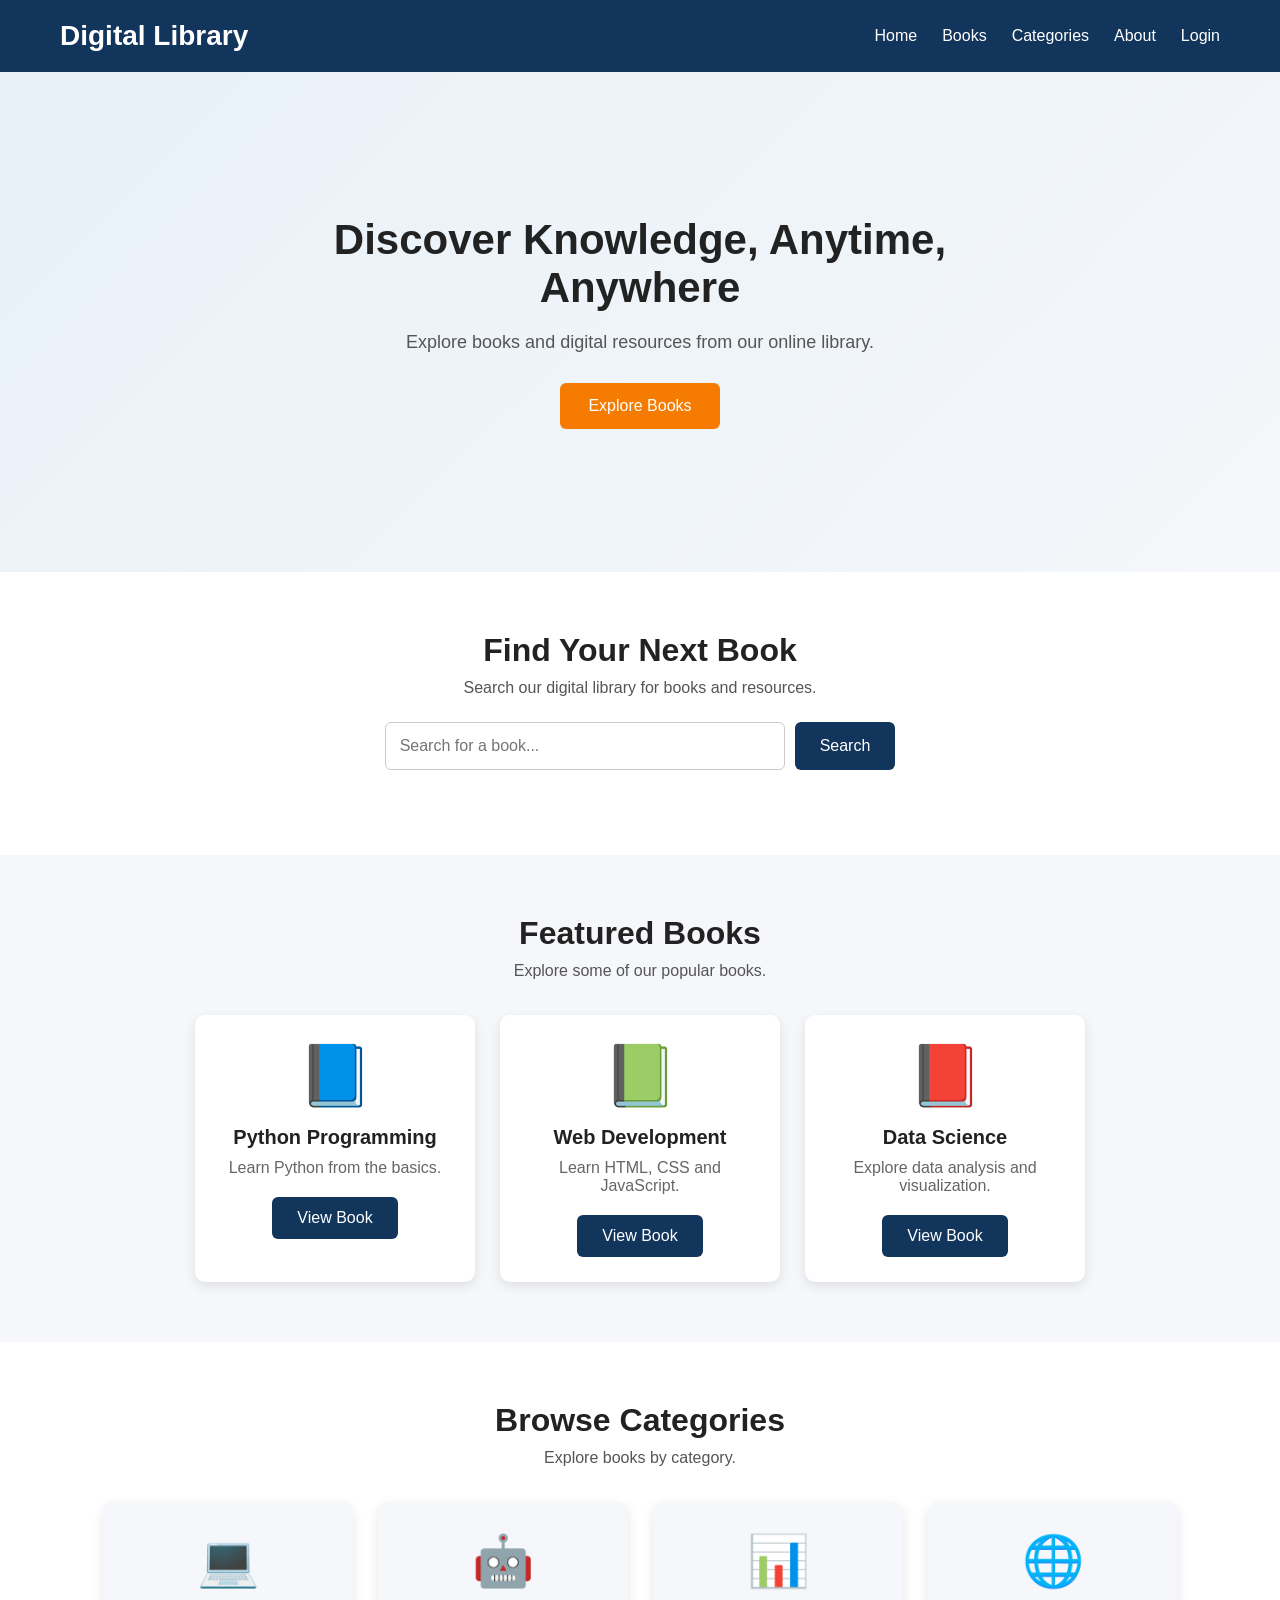
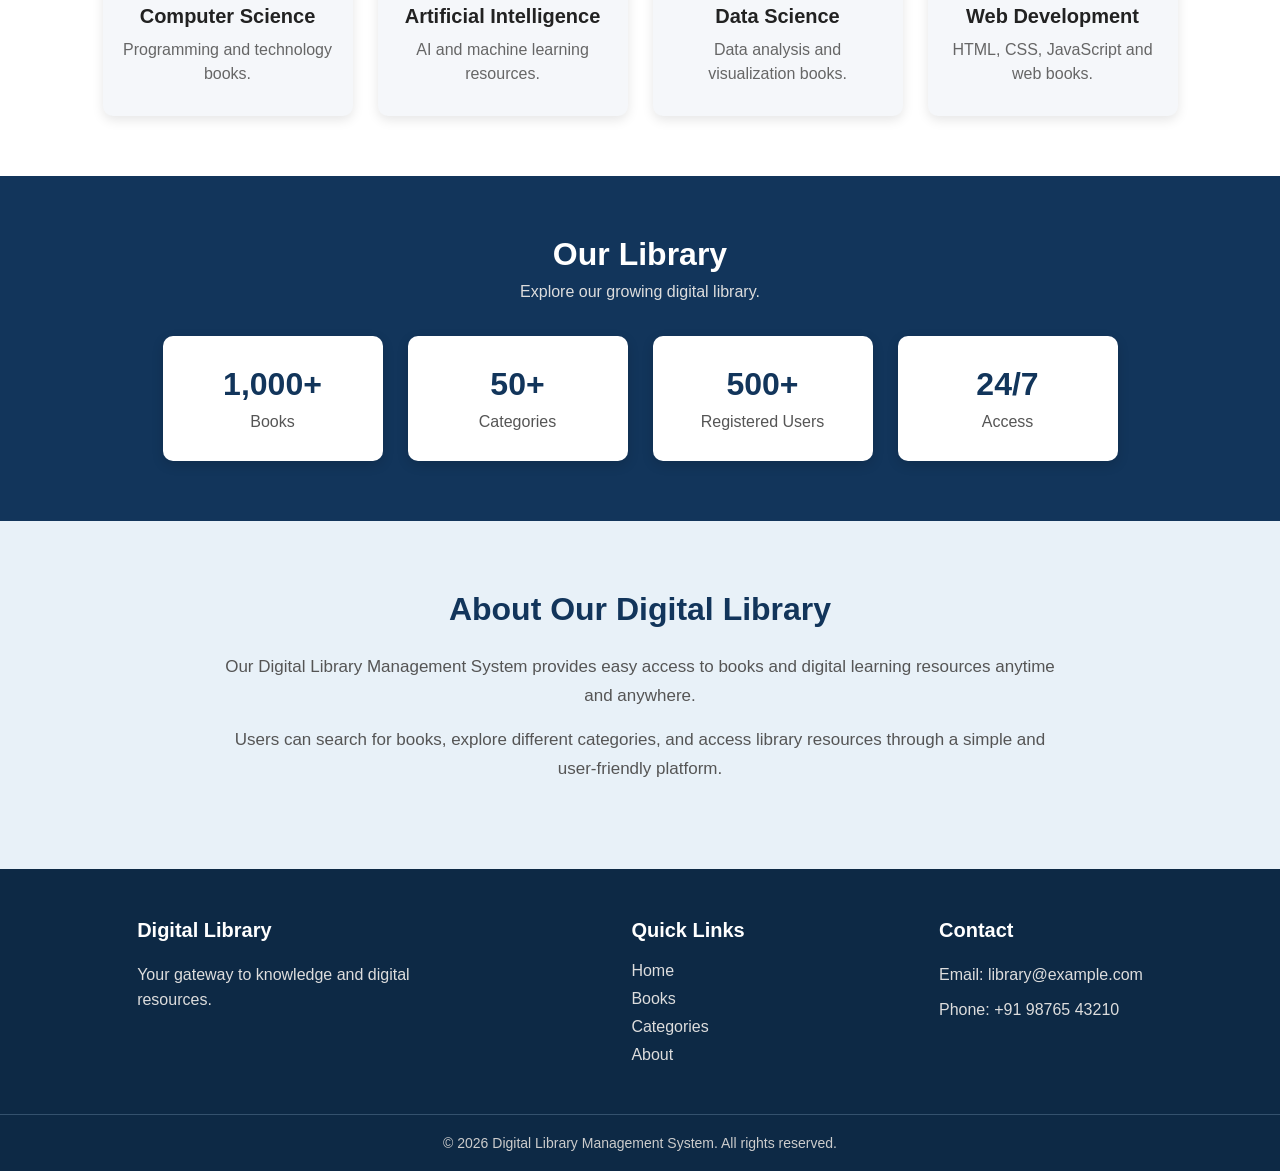
==== frontend/index.html @ 2e5b3ad3 "Initial Digital Library project" ====
<!DOCTYPE html>
<html lang="en">

<head>
    <meta charset="UTF-8">
    <meta name="viewport" content="width=device-width, initial-scale=1.0">

    <title>Digital Library Management System</title>

    <link rel="stylesheet" href="style.css">
</head>

<body>

    <!-- Header -->
    <header>

        <h1>Digital Library</h1>

        <nav>
            <a href="#home">Home</a>
            <a href="books.html">Books</a>
            <a href="#categories">Categories</a>
            <a href="#about">About</a>
            <a href="login.html">Login</a>
        </nav>

    </header>


    <main>

        <!-- Hero Section -->
        <section class="hero" id="home">

            <h2>Discover Knowledge, Anytime, Anywhere</h2>

            <p>
                Explore books and digital resources from our online library.
            </p>

            <button onclick="exploreBooks()">
                Explore Books
            </button>

        </section>


        <!-- Search Section -->
        <section class="search-section">

            <h2>Find Your Next Book</h2>

            <p>
                Search our digital library for books and resources.
            </p>

            <div class="search-box">

                <input
                    type="text"
                    id="searchInput"
                    placeholder="Search for a book..."
                >

                <button onclick="searchBooks()">
                    Search
                </button>

            </div>

            <p id="searchResult"></p>

        </section>


        <!-- Featured Books Section -->
        <section class="featured-books" id="books">

            <h2>Featured Books</h2>

            <p>
                Explore some of our popular books.
            </p>

            <div class="book-container">


                <!-- Book 1 -->
                <div class="book-card">

                    <div class="book-cover">
                        📘
                    </div>

                    <h3>Python Programming</h3>

                    <p>
                        Learn Python from the basics.
                    </p>

                    <a href="book-details.html?book=python" class="view-book">
                        View Book
                    </a>

                </div>


                <!-- Book 2 -->
                <div class="book-card">

                    <div class="book-cover">
                        📗
                    </div>

                    <h3>Web Development</h3>

                    <p>
                        Learn HTML, CSS and JavaScript.
                    </p>

                    <a href="book-details.html?book=web" class="view-book">
                        View Book
                    </a>

                </div>


                <!-- Book 3 -->
                <div class="book-card">

                    <div class="book-cover">
                        📕
                    </div>

                    <h3>Data Science</h3>

                    <p>
                        Explore data analysis and visualization.
                    </p>

                    <a href="book-details.html?book=data" class="view-book">
                        View Book
                    </a>

                </div>


            </div>

        </section>


        <!-- Categories Section -->
        <section class="categories" id="categories">

            <h2>Browse Categories</h2>

            <p>
                Explore books by category.
            </p>

            <div class="category-container">


                <!-- Category 1 -->
                <div class="category-card">

                    <div class="category-icon">
                        💻
                    </div>

                    <h3>Computer Science</h3>

                    <p>
                        Programming and technology books.
                    </p>

                </div>


                <!-- Category 2 -->
                <div class="category-card">

                    <div class="category-icon">
                        🤖
                    </div>

                    <h3>Artificial Intelligence</h3>

                    <p>
                        AI and machine learning resources.
                    </p>

                </div>


                <!-- Category 3 -->
                <div class="category-card">

                    <div class="category-icon">
                        📊
                    </div>

                    <h3>Data Science</h3>

                    <p>
                        Data analysis and visualization books.
                    </p>

                </div>


                <!-- Category 4 -->
                <div class="category-card">

                    <div class="category-icon">
                        🌐
                    </div>

                    <h3>Web Development</h3>

                    <p>
                        HTML, CSS, JavaScript and web books.
                    </p>

                </div>


            </div>

        </section>


        <!-- Library Statistics Section -->
        <section class="library-stats">

            <h2>Our Library</h2>

            <p>
                Explore our growing digital library.
            </p>

            <div class="stats-container">

                <div class="stat-card">

                    <h3>1,000+</h3>

                    <p>
                        Books
                    </p>

                </div>


                <div class="stat-card">

                    <h3>50+</h3>

                    <p>
                        Categories
                    </p>

                </div>


                <div class="stat-card">

                    <h3>500+</h3>

                    <p>
                        Registered Users
                    </p>

                </div>


                <div class="stat-card">

                    <h3>24/7</h3>

                    <p>
                        Access
                    </p>

                </div>

            </div>

        </section>


        <!-- About Section -->
        <section class="about-section" id="about">

            <h2>About Our Digital Library</h2>

            <p>
                Our Digital Library Management System provides
                easy access to books and digital learning resources
                anytime and anywhere.
            </p>

            <p>
                Users can search for books, explore different
                categories, and access library resources through
                a simple and user-friendly platform.
            </p>

        </section>

    </main>


    <!-- Footer -->
    <footer>

        <div class="footer-content">


            <!-- Footer Section 1 -->
            <div class="footer-section">

                <h3>Digital Library</h3>

                <p>
                    Your gateway to knowledge and digital resources.
                </p>

            </div>


            <!-- Footer Section 2 -->
            <div class="footer-section">

                <h3>Quick Links</h3>

                <a href="#home">Home</a>

                <a href="books.html">Books</a>

                <a href="#categories">Categories</a>

                <a href="#about">About</a>

            </div>


            <!-- Footer Section 3 -->
            <div class="footer-section">

                <h3>Contact</h3>

                <p>
                    Email: library@example.com
                </p>

                <p>
                    Phone: +91 98765 43210
                </p>

            </div>


        </div>


        <!-- Footer Bottom -->
        <div class="footer-bottom">

            <p>
                © 2026 Digital Library Management System.
                All rights reserved.
            </p>

        </div>

    </footer>


    <!-- JavaScript -->
    <script src="script.js"></script>

</body>

</html>
---- frontend/style.css ----
/* Reset */
* {
    margin: 0;
    padding: 0;
    box-sizing: border-box;
}


/* Body */
body {
    font-family: Arial, sans-serif;
    background-color: #f5f7fa;
    color: #222;
}


/* =========================
   Header
   ========================= */

header {
    background-color: #12355b;
    color: white;
    padding: 20px 60px;

    display: flex;
    justify-content: space-between;
    align-items: center;
}

header h1 {
    font-size: 28px;
}


/* Navigation */

nav {
    display: flex;
    gap: 25px;
}

nav a {
    color: white;
    text-decoration: none;
    font-size: 16px;
}

nav a:hover {
    text-decoration: underline;
}


/* =========================
   Hero Section
   ========================= */

.hero {
    min-height: 500px;

    display: flex;
    flex-direction: column;
    justify-content: center;
    align-items: center;

    text-align: center;
    padding: 40px;

    background: linear-gradient(135deg, #e8f1f8, #f5f7fa);
}

.hero h2 {
    font-size: 42px;
    max-width: 800px;
    margin-bottom: 20px;
}

.hero p {
    font-size: 18px;
    color: #555;
    margin-bottom: 30px;
}


/* Hero Button */

.hero button {
    background-color: #f57c00;
    color: white;

    border: none;
    padding: 14px 28px;

    font-size: 16px;
    border-radius: 6px;

    cursor: pointer;
}

.hero button:hover {
    background-color: #d86600;
}


/* =========================
   Search Section
   ========================= */

.search-section {
    text-align: center;
    padding: 60px 20px;
    background-color: white;
}

.search-section h2 {
    font-size: 32px;
    margin-bottom: 10px;
}

.search-section p {
    color: #555;
    margin-bottom: 25px;
}


/* Search Box */

.search-box {
    display: flex;
    justify-content: center;
    gap: 10px;
}

.search-box input {
    width: 400px;
    padding: 14px;

    border: 1px solid #ccc;
    border-radius: 6px;

    font-size: 16px;
}

.search-box button {
    background-color: #12355b;
    color: white;

    border: none;
    padding: 14px 25px;

    border-radius: 6px;
    cursor: pointer;

    font-size: 16px;
}

.search-box button:hover {
    background-color: #0d2945;
}


/* Search Result */

#searchResult {
    margin-top: 20px;
    font-weight: bold;
}


/* =========================
   Featured Books
   ========================= */

.featured-books {
    text-align: center;
    padding: 60px 20px;
    background-color: #f5f7fa;
}

.featured-books h2 {
    font-size: 32px;
    margin-bottom: 10px;
}

.featured-books > p {
    color: #555;
    margin-bottom: 35px;
}


/* Book Container */

.book-container {
    display: flex;
    justify-content: center;
    gap: 25px;
    flex-wrap: wrap;
}


/* Book Card */

.book-card {
    background-color: white;
    width: 280px;

    padding: 25px;

    border-radius: 10px;

    box-shadow: 0 4px 12px rgba(0, 0, 0, 0.1);
}


/* Book Cover */

.book-cover {
    font-size: 60px;
    margin-bottom: 15px;
}


/* Book Title */

.book-card h3 {
    font-size: 20px;
    margin-bottom: 10px;
}


/* Book Description */

.book-card p {
    color: #666;
    margin-bottom: 20px;
}


/* View Book Button */

.book-card button {
    background-color: #12355b;
    color: white;

    border: none;

    padding: 10px 20px;

    border-radius: 5px;

    cursor: pointer;
}

.book-card button:hover {
    background-color: #0d2945;
}
/* =========================
   Categories Section
   ========================= */

.categories {
    text-align: center;
    padding: 60px 20px;
    background-color: white;
}

.categories h2 {
    font-size: 32px;
    margin-bottom: 10px;
}

.categories > p {
    color: #555;
    margin-bottom: 35px;
}


/* Category Container */

.category-container {
    display: flex;
    justify-content: center;
    gap: 25px;
    flex-wrap: wrap;
}


/* Category Card */

.category-card {
    background-color: #f5f7fa;
    width: 250px;
    padding: 30px 20px;

    border-radius: 10px;

    box-shadow: 0 4px 12px rgba(0, 0, 0, 0.1);

    cursor: pointer;

    transition: transform 0.3s ease;
}


/* Category Icon */

.category-icon {
    font-size: 50px;
    margin-bottom: 15px;
}


/* Category Title */

.category-card h3 {
    font-size: 20px;
    margin-bottom: 10px;
}


/* Category Description */

.category-card p {
    color: #666;
    line-height: 1.5;
}


/* Hover Effect */

.category-card:hover {
    transform: translateY(-8px);
}
/* =========================
   Library Statistics
   ========================= */

.library-stats {
    text-align: center;
    padding: 60px 20px;
    background-color: #12355b;
    color: white;
}

.library-stats h2 {
    font-size: 32px;
    margin-bottom: 10px;
}

.library-stats > p {
    color: #ddd;
    margin-bottom: 35px;
}


/* Statistics Container */

.stats-container {
    display: flex;
    justify-content: center;
    gap: 25px;
    flex-wrap: wrap;
}


/* Statistics Card */

.stat-card {
    background-color: white;
    color: #12355b;

    width: 220px;
    padding: 30px 20px;

    border-radius: 10px;

    box-shadow: 0 4px 12px rgba(0, 0, 0, 0.15);
}


/* Number */

.stat-card h3 {
    font-size: 32px;
    margin-bottom: 10px;
}


/* Label */

.stat-card p {
    color: #555;
    font-size: 16px;
}
/* =========================
   Footer
   ========================= */

footer {
    background-color: #0d2945;
    color: white;
}


/* Footer Content */

.footer-content {
    display: flex;
    justify-content: space-around;
    gap: 40px;

    padding: 50px 60px;
}


/* Footer Sections */

.footer-section {
    display: flex;
    flex-direction: column;
    gap: 10px;

    max-width: 300px;
}

.footer-section h3 {
    font-size: 20px;
    margin-bottom: 10px;
}

.footer-section p {
    color: #ddd;
    line-height: 1.6;
}

.footer-section a {
    color: #ddd;
    text-decoration: none;
}

.footer-section a:hover {
    color: white;
    text-decoration: underline;
}


/* Footer Bottom */

.footer-bottom {
    text-align: center;

    padding: 20px;

    border-top: 1px solid #34516d;
}

.footer-bottom p {
    color: #ccc;
    font-size: 14px;
}
/* =========================
   About Section
   ========================= */

.about-section {
    text-align: center;
    padding: 70px 20px;
    background-color: #e8f1f8;
}

.about-section h2 {
    font-size: 32px;
    color: #12355b;
    margin-bottom: 25px;
}

.about-section p {
    max-width: 850px;
    margin: 0 auto 15px;
    color: #555;
    font-size: 17px;
    line-height: 1.7;
}
/* =========================
   Login Page
   ========================= */

.login-page {
    min-height: 100vh;

    display: flex;
    justify-content: center;
    align-items: center;

    background: linear-gradient(135deg, #e8f1f8, #f5f7fa);

    padding: 20px;
}


/* Login Container */

.login-container {
    width: 400px;

    background-color: white;

    padding: 40px;

    border-radius: 12px;

    box-shadow: 0 5px 20px rgba(0, 0, 0, 0.15);

    text-align: center;
}


/* Website Name */

.login-container h1 {
    color: #12355b;
    font-size: 28px;
    margin-bottom: 25px;
}


/* Login Heading */

.login-container h2 {
    font-size: 26px;
    margin-bottom: 10px;
}


/* Description */

.login-container > p {
    color: #666;
    margin-bottom: 25px;
}


/* Login Form */

#loginForm {
    text-align: left;
}


/* Labels */

#loginForm label {
    display: block;

    margin-bottom: 7px;

    font-weight: bold;

    color: #333;
}


/* Inputs */

#loginForm input {
    width: 100%;

    padding: 13px;

    margin-bottom: 20px;

    border: 1px solid #ccc;

    border-radius: 6px;

    font-size: 16px;
}


/* Input Focus */

#loginForm input:focus {
    outline: none;

    border-color: #12355b;
}


/* Login Button */

#loginForm button {
    width: 100%;

    background-color: #12355b;

    color: white;

    border: none;

    padding: 13px;

    border-radius: 6px;

    font-size: 16px;

    cursor: pointer;
}

#loginForm button:hover {
    background-color: #0d2945;
}


/* Register Text */

.register-text {
    margin-top: 20px;
    color: #666;
}


/* Register Link */

.register-text a {
    color: #12355b;

    text-decoration: none;

    font-weight: bold;
}

.register-text a:hover {
    text-decoration: underline;
}


/* Back to Home */

.back-home {
    display: inline-block;

    margin-top: 20px;

    color: #f57c00;

    text-decoration: none;

    font-weight: bold;
}

.back-home:hover {
    text-decoration: underline;
}
/* Register Form */

#registerForm {
    text-align: left;
}

#registerForm label {
    display: block;
    margin-bottom: 7px;
    font-weight: bold;
    color: #333;
}

#registerForm input {
    width: 100%;
    padding: 13px;
    margin-bottom: 20px;
    border: 1px solid #ccc;
    border-radius: 6px;
    font-size: 16px;
}

#registerForm input:focus {
    outline: none;
    border-color: #12355b;
}

#registerForm button {
    width: 100%;
    background-color: #12355b;
    color: white;
    border: none;
    padding: 13px;
    border-radius: 6px;
    font-size: 16px;
    cursor: pointer;
}

#registerForm button:hover {
    background-color: #0d2945;
}
/* =========================
   Books Page
   ========================= */

.books-header {
    text-align: center;
    padding: 70px 20px 50px;

    background: linear-gradient(135deg, #e8f1f8, #f5f7fa);
}

.books-header h2 {
    font-size: 40px;
    color: #12355b;
    margin-bottom: 15px;
}

.books-header p {
    font-size: 18px;
    color: #555;
}


/* All Books Section */

.all-books {
    padding: 60px 30px;
    background-color: #f5f7fa;
}


/* Books Grid */

.books-container {
    display: grid;

    grid-template-columns: repeat(3, 1fr);

    gap: 30px;

    max-width: 1100px;

    margin: 0 auto;
}


/* Book Category */

.book-category {
    font-size: 14px;
    color: #12355b !important;

    margin-bottom: 20px;
}


/* Responsive Design */

@media (max-width: 900px) {

    .books-container {
        grid-template-columns: repeat(2, 1fr);
    }

}


@media (max-width: 600px) {

    .books-container {
        grid-template-columns: 1fr;
    }

}
/* Book Details Page */

.book-details {
    padding: 80px 30px;
    background-color: #f5f7fa;
    min-height: 500px;
}

.book-details-container {
    max-width: 1000px;
    margin: auto;
    display: flex;
    gap: 50px;
    align-items: center;
    background-color: white;
    padding: 50px;
    border-radius: 15px;
    box-shadow: 0 5px 20px rgba(0, 0, 0, 0.1);
}

.book-details-cover {
    width: 250px;
    height: 330px;
    display: flex;
    align-items: center;
    justify-content: center;
    background-color: #e8f1f8;
    border-radius: 10px;
    font-size: 100px;
    flex-shrink: 0;
}

.book-details-info {
    flex: 1;
}

.book-details-info h2 {
    font-size: 36px;
    color: #12355b;
    margin-bottom: 10px;
}

.book-details-info .book-category {
    color: #12355b;
    font-weight: bold;
    margin-bottom: 25px;
}

.book-details-info p {
    color: #555;
    line-height: 1.7;
    margin-bottom: 15px;
}

.book-info-box {
    background-color: #f5f7fa;
    padding: 15px 20px;
    border-radius: 8px;
    margin: 25px 0;
}

.book-info-box p {
    margin: 8px 0;
}

.book-details-info button {
    background-color: #12355b;
    color: white;
    border: none;
    padding: 12px 25px;
    border-radius: 6px;
    cursor: pointer;
    font-size: 16px;
    margin-right: 15px;
}

.book-details-info button:hover {
    background-color: #0d2945;
}

.back-books {
    color: #12355b;
    text-decoration: none;
    font-weight: bold;
}

.back-books:hover {
    text-decoration: underline;
}


/* Mobile */

@media (max-width: 700px) {

    .book-details-container {
        flex-direction: column;
        padding: 30px;
        text-align: center;
    }

    .book-details-cover {
        width: 200px;
        height: 270px;
    }

    .book-details-info h2 {
        font-size: 28px;
    }

}
.view-book {
    display: inline-block;
    background-color: #12355b;
    color: white;
    text-decoration: none;
    padding: 12px 25px;
    border-radius: 6px;
    font-size: 16px;
    cursor: pointer;
}

.view-book:hover {
    background-color: #0d2945;
}
/* Book Reader */

.reader-header {
    text-align: center;
    padding: 50px 20px;
    background: linear-gradient(135deg, #e8f1f8, #f5f7fa);
}

.reader-header h2 {
    font-size: 38px;
    color: #12355b;
    margin-bottom: 10px;
}

.reader-header p {
    color: #555;
    font-size: 17px;
}

.reader-page {
    padding: 50px 20px;
    background-color: #f5f7fa;
}

.book-content {
    max-width: 850px;
    margin: auto;
    background-color: white;
    padding: 50px;
    border-radius: 12px;
    box-shadow: 0 5px 20px rgba(0, 0, 0, 0.08);
}

.book-content h2 {
    color: #12355b;
    font-size: 30px;
    margin-bottom: 25px;
}

.book-content h3 {
    color: #12355b;
    font-size: 24px;
    margin-top: 35px;
    margin-bottom: 15px;
}

.book-content p {
    color: #555;
    font-size: 17px;
    line-height: 1.8;
    margin-bottom: 20px;
}

.book-content ul {
    margin: 20px 0;
    padding-left: 30px;
}

.book-content li {
    color: #555;
    font-size: 17px;
    margin-bottom: 10px;
}

.book-content pre {
    background-color: #1e1e1e;
    color: white;
    padding: 20px;
    border-radius: 8px;
    overflow-x: auto;
    font-size: 16px;
}

.reader-back {
    text-align: center;
    padding: 30px;
    background-color: #f5f7fa;
}

.reader-back a {
    display: inline-block;
    background-color: #12355b;
    color: white;
    text-decoration: none;
    padding: 12px 25px;
    border-radius: 6px;
}

.reader-back a:hover {
    background-color: #0d2945;
}


/* Mobile Reader */

@media (max-width: 600px) {

    .book-content {
        padding: 25px;
    }

    .reader-header h2 {
        font-size: 28px;
    }

    .book-content h2 {
        font-size: 25px;
    }

    .book-content h3 {
        font-size: 21px;
    }

}
.read-book {
    display: inline-block;
    background-color: #12355b;
    color: white;
    text-decoration: none;
    padding: 12px 25px;
    border-radius: 6px;
    font-size: 16px;
    margin-right: 15px;
}

.read-book:hover {
    background-color: #0d2945;
}
.chapter-navigation {
    max-width: 850px;
    margin: 0 auto;
    padding: 20px;
    display: flex;
    justify-content: space-between;
    gap: 20px;
}

.chapter-navigation button {
    background-color: #12355b;
    color: white;
    border: none;
    padding: 12px 25px;
    border-radius: 6px;
    font-size: 16px;
    cursor: pointer;
}

.chapter-navigation button:hover {
    background-color: #0d2945;
}

.chapter-navigation button:disabled {
    background-color: #aaa;
    cursor: not-allowed;
}
/* Reading Progress */

.reading-progress-container {
    max-width: 850px;
    height: 8px;
    background-color: #ddd;
    margin: 0 auto 20px;
    border-radius: 5px;
    overflow: hidden;
}

.reading-progress-bar {
    width: 0%;
    height: 100%;
    background-color: #12355b;
    transition: width 0.2s ease;
}
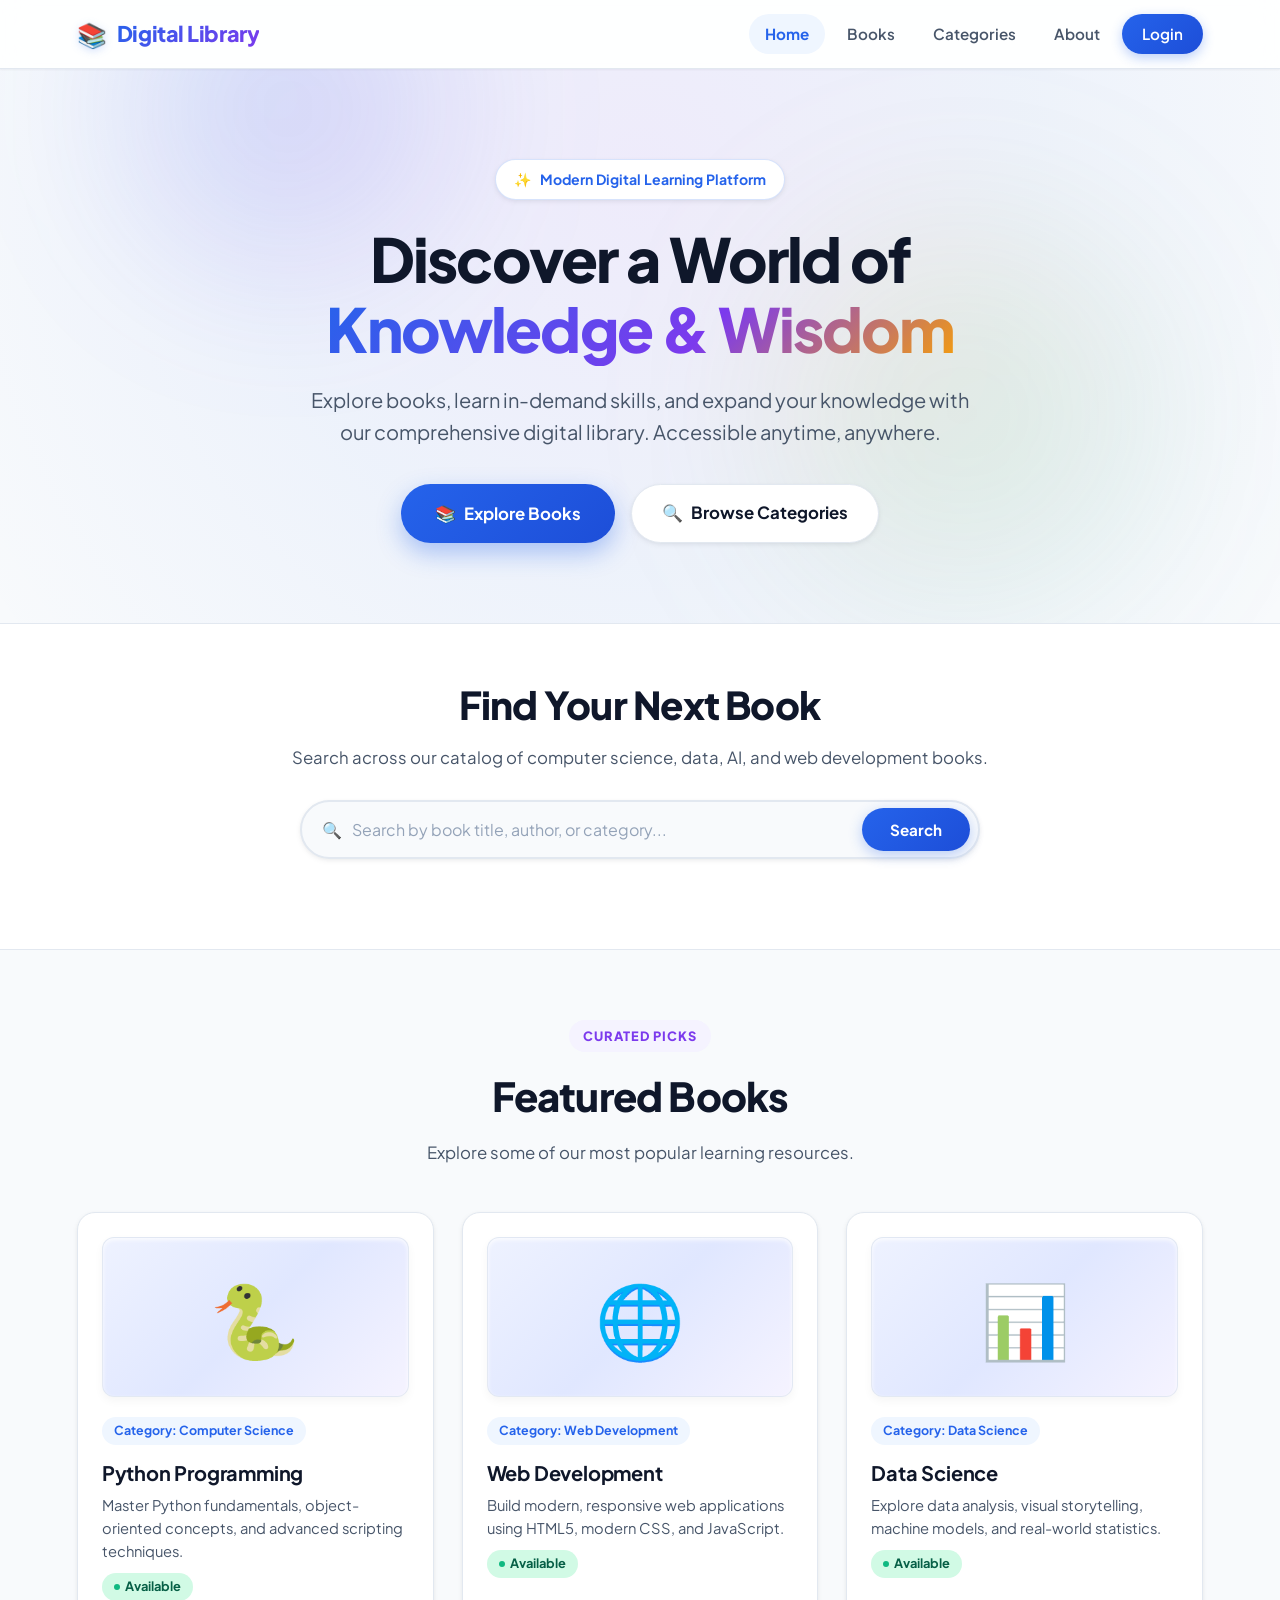
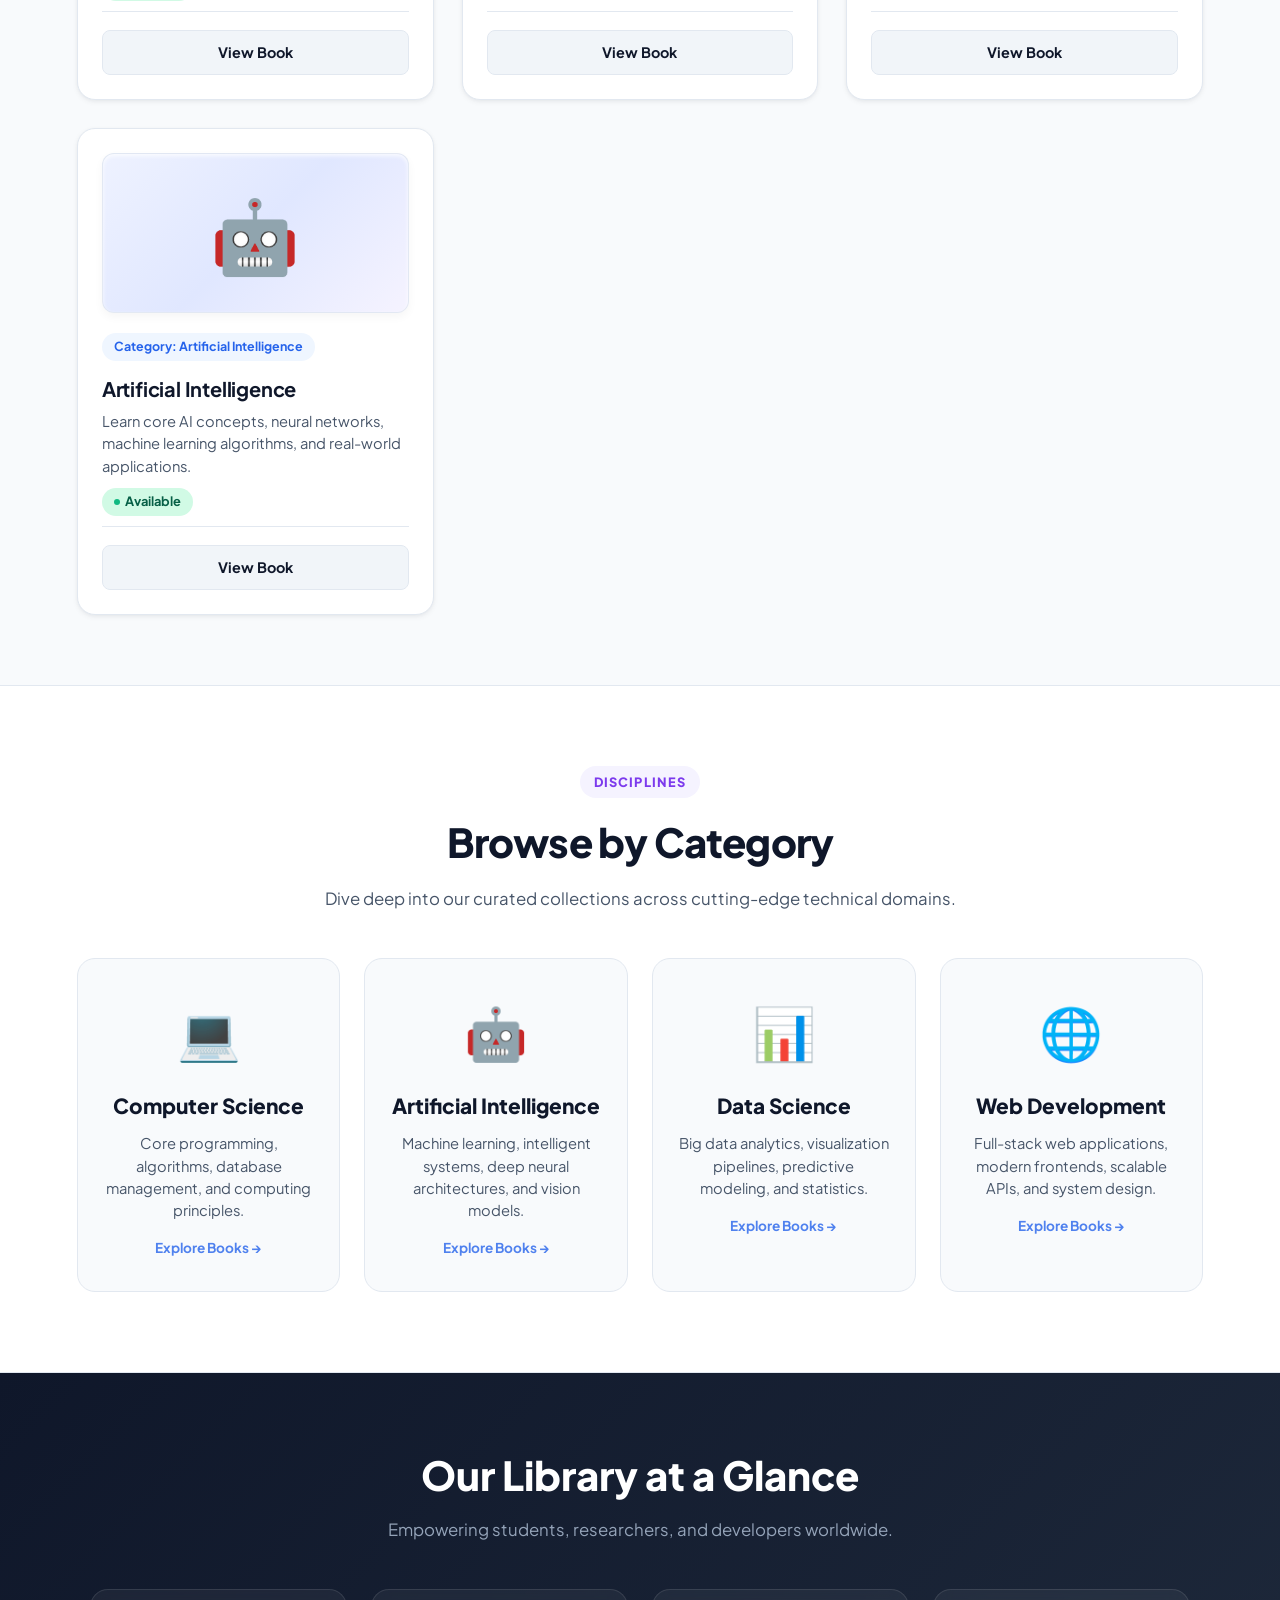
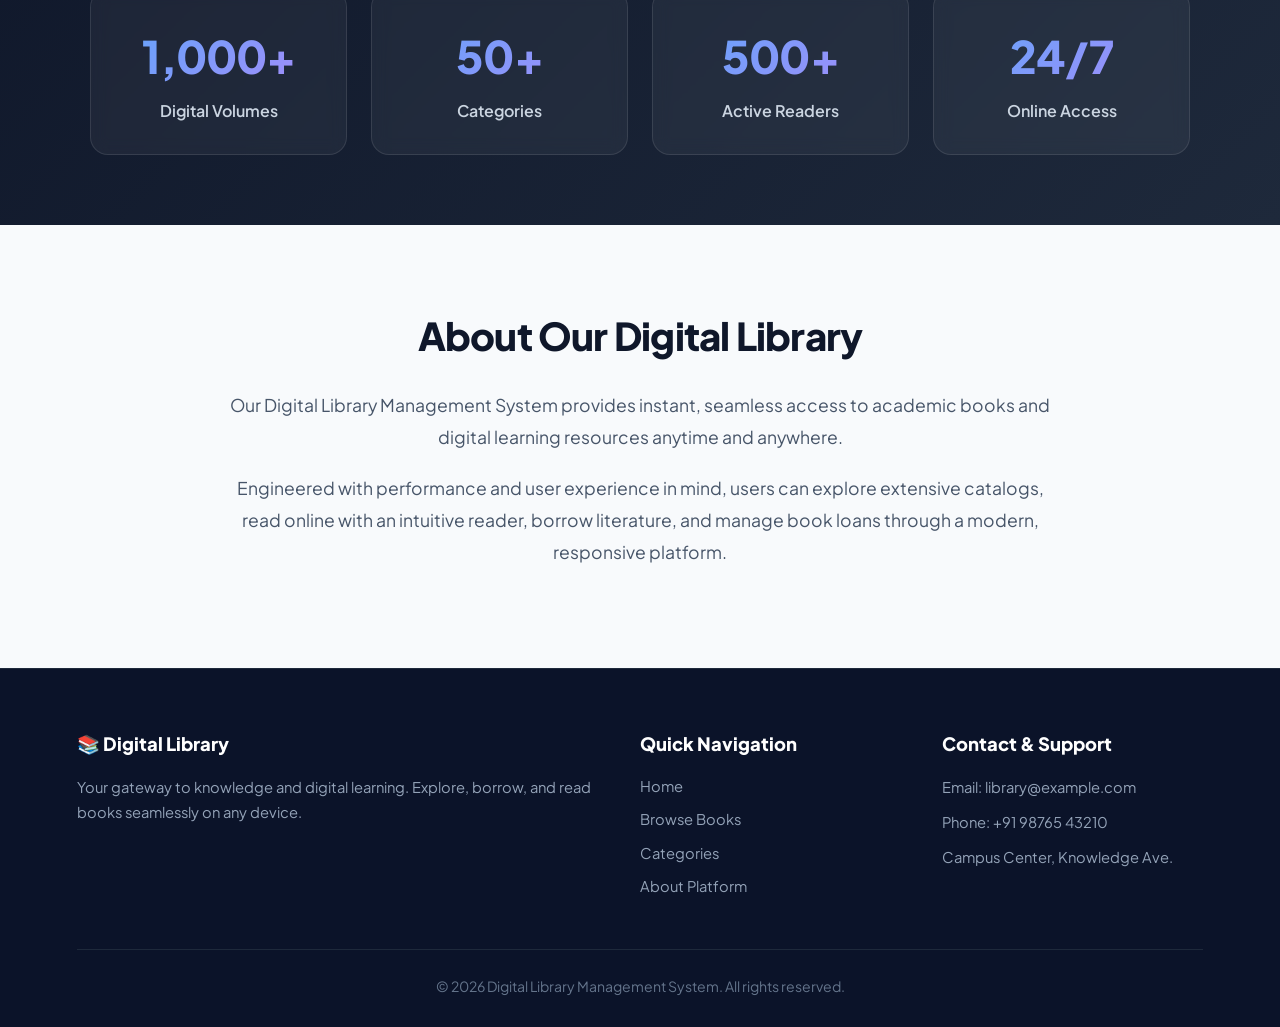
==== commit ba024614: "Redesign frontend UI" ====
--- a/frontend/index.html
+++ b/frontend/index.html
@@ -4,384 +4,305 @@
 <head>
     <meta charset="UTF-8">
     <meta name="viewport" content="width=device-width, initial-scale=1.0">
-
     <title>Digital Library Management System</title>
-
     <link rel="stylesheet" href="style.css">
 </head>
 
 <body>
 
-    <!-- Header -->
+    <!-- Header / Navbar -->
     <header>
-
-        <h1>Digital Library</h1>
-
-        <nav>
-            <a href="#home">Home</a>
+        <a href="index.html" class="logo-link">
+            <span class="logo-badge">📚</span>
+            <h1>Digital Library</h1>
+        </a>
+
+        <button class="nav-toggle" id="navToggle" aria-label="Toggle Navigation">
+            ☰
+        </button>
+
+        <nav id="mainNav">
+            <a href="index.html" class="active">Home</a>
             <a href="books.html">Books</a>
             <a href="#categories">Categories</a>
             <a href="#about">About</a>
-            <a href="login.html">Login</a>
+            <a href="login.html" class="nav-cta" id="navAuthBtn">Login</a>
         </nav>
-
     </header>
-
 
     <main>
 
         <!-- Hero Section -->
         <section class="hero" id="home">
-
-            <h2>Discover Knowledge, Anytime, Anywhere</h2>
+            <div class="hero-pill">
+                <span>✨</span> Modern Digital Learning Platform
+            </div>
+
+            <h2>
+                Discover a World of <span class="highlight">Knowledge & Wisdom</span>
+            </h2>
 
             <p>
-                Explore books and digital resources from our online library.
+                Explore books, learn in-demand skills, and expand your knowledge with our comprehensive digital library. Accessible anytime, anywhere.
             </p>
 
-            <button onclick="exploreBooks()">
-                Explore Books
-            </button>
-
-        </section>
-
+            <div class="hero-actions">
+                <button onclick="exploreBooks()">
+                    <span>📚</span> Explore Books
+                </button>
+                <a href="#categories" class="btn-secondary-hero">
+                    <span>🔍</span> Browse Categories
+                </a>
+            </div>
+        </section>
 
         <!-- Search Section -->
         <section class="search-section">
-
-            <h2>Find Your Next Book</h2>
-
-            <p>
-                Search our digital library for books and resources.
-            </p>
-
-            <div class="search-box">
-
-                <input
-                    type="text"
-                    id="searchInput"
-                    placeholder="Search for a book..."
-                >
-
-                <button onclick="searchBooks()">
-                    Search
-                </button>
-
-            </div>
-
-            <p id="searchResult"></p>
-
-        </section>
-
+            <div class="search-container-inner">
+                <h2>Find Your Next Book</h2>
+                <p>
+                    Search across our catalog of computer science, data, AI, and web development books.
+                </p>
+
+                <div class="search-box">
+                    <span class="search-icon">🔍</span>
+                    <input
+                        type="text"
+                        id="searchInput"
+                        placeholder="Search by book title, author, or category..."
+                    >
+                    <button onclick="searchBooks()">
+                        Search
+                    </button>
+                </div>
+
+                <div id="searchResult"></div>
+            </div>
+        </section>
 
         <!-- Featured Books Section -->
         <section class="featured-books" id="books">
-
-            <h2>Featured Books</h2>
-
-            <p>
-                Explore some of our popular books.
-            </p>
+            <div class="section-header">
+                <span class="section-tag">Curated Picks</span>
+                <h2>Featured Books</h2>
+                <p>Explore some of our most popular learning resources.</p>
+            </div>
 
             <div class="book-container">
-
 
                 <!-- Book 1 -->
                 <div class="book-card">
-
-                    <div class="book-cover">
-                        📘
-                    </div>
-
+                    <div class="book-cover cover-cs">
+                        🐍
+                    </div>
+                    <span class="book-category">Category: Computer Science</span>
                     <h3>Python Programming</h3>
-
-                    <p>
-                        Learn Python from the basics.
-                    </p>
-
-                    <a href="book-details.html?book=python" class="view-book">
-                        View Book
-                    </a>
-
-                </div>
-
+                    <p>
+                        Master Python fundamentals, object-oriented concepts, and advanced scripting techniques.
+                    </p>
+                    <p>
+                        <span class="badge-available">Available</span>
+                    </p>
+                    <div class="book-buttons">
+                        <a href="book-details.html?book=python" class="view-book">
+                            View Book
+                        </a>
+                    </div>
+                </div>
 
                 <!-- Book 2 -->
                 <div class="book-card">
-
-                    <div class="book-cover">
-                        📗
-                    </div>
-
+                    <div class="book-cover cover-web">
+                        🌐
+                    </div>
+                    <span class="book-category">Category: Web Development</span>
                     <h3>Web Development</h3>
-
-                    <p>
-                        Learn HTML, CSS and JavaScript.
-                    </p>
-
-                    <a href="book-details.html?book=web" class="view-book">
-                        View Book
-                    </a>
-
-                </div>
-
+                    <p>
+                        Build modern, responsive web applications using HTML5, modern CSS, and JavaScript.
+                    </p>
+                    <p>
+                        <span class="badge-available">Available</span>
+                    </p>
+                    <div class="book-buttons">
+                        <a href="book-details.html?book=web" class="view-book">
+                            View Book
+                        </a>
+                    </div>
+                </div>
 
                 <!-- Book 3 -->
                 <div class="book-card">
-
-                    <div class="book-cover">
-                        📕
-                    </div>
-
+                    <div class="book-cover cover-data">
+                        📊
+                    </div>
+                    <span class="book-category">Category: Data Science</span>
                     <h3>Data Science</h3>
-
-                    <p>
-                        Explore data analysis and visualization.
-                    </p>
-
-                    <a href="book-details.html?book=data" class="view-book">
-                        View Book
-                    </a>
-
-                </div>
-
-
-            </div>
-
-        </section>
-
+                    <p>
+                        Explore data analysis, visual storytelling, machine models, and real-world statistics.
+                    </p>
+                    <p>
+                        <span class="badge-available">Available</span>
+                    </p>
+                    <div class="book-buttons">
+                        <a href="book-details.html?book=data" class="view-book">
+                            View Book
+                        </a>
+                    </div>
+                </div>
+
+                <!-- Book 4 -->
+                <div class="book-card">
+                    <div class="book-cover cover-ai">
+                        🤖
+                    </div>
+                    <span class="book-category">Category: Artificial Intelligence</span>
+                    <h3>Artificial Intelligence</h3>
+                    <p>
+                        Learn core AI concepts, neural networks, machine learning algorithms, and real-world applications.
+                    </p>
+                    <p>
+                        <span class="badge-available">Available</span>
+                    </p>
+                    <div class="book-buttons">
+                        <a href="book-details.html?book=ai" class="view-book">
+                            View Book
+                        </a>
+                    </div>
+                </div>
+
+            </div>
+        </section>
 
         <!-- Categories Section -->
         <section class="categories" id="categories">
-
-            <h2>Browse Categories</h2>
-
-            <p>
-                Explore books by category.
-            </p>
-
-            <div class="category-container">
-
-
-                <!-- Category 1 -->
-                <div class="category-card">
-
-                    <div class="category-icon">
-                        💻
-                    </div>
-
-                    <h3>Computer Science</h3>
-
-                    <p>
-                        Programming and technology books.
-                    </p>
-
-                </div>
-
-
-                <!-- Category 2 -->
-                <div class="category-card">
-
-                    <div class="category-icon">
-                        🤖
-                    </div>
-
-                    <h3>Artificial Intelligence</h3>
-
-                    <p>
-                        AI and machine learning resources.
-                    </p>
-
-                </div>
-
-
-                <!-- Category 3 -->
-                <div class="category-card">
-
-                    <div class="category-icon">
-                        📊
-                    </div>
-
-                    <h3>Data Science</h3>
-
-                    <p>
-                        Data analysis and visualization books.
-                    </p>
-
-                </div>
-
-
-                <!-- Category 4 -->
-                <div class="category-card">
-
-                    <div class="category-icon">
-                        🌐
-                    </div>
-
-                    <h3>Web Development</h3>
-
-                    <p>
-                        HTML, CSS, JavaScript and web books.
-                    </p>
-
-                </div>
-
-
-            </div>
-
-        </section>
-
+            <div class="categories-inner">
+                <div class="section-header">
+                    <span class="section-tag">Disciplines</span>
+                    <h2>Browse by Category</h2>
+                    <p>Dive deep into our curated collections across cutting-edge technical domains.</p>
+                </div>
+
+                <div class="category-container">
+
+                    <!-- Category 1 -->
+                    <div
+                        class="category-card"
+                        onclick="openCategory('Computer Science')"
+                    >
+                        <div class="category-icon">💻</div>
+                        <h3>Computer Science</h3>
+                        <p>Core programming, algorithms, database management, and computing principles.</p>
+                        <div class="category-cta">Explore Books →</div>
+                    </div>
+
+                    <!-- Category 2 -->
+                    <div
+                        class="category-card"
+                        onclick="openCategory('Artificial Intelligence')"
+                    >
+                        <div class="category-icon">🤖</div>
+                        <h3>Artificial Intelligence</h3>
+                        <p>Machine learning, intelligent systems, deep neural architectures, and vision models.</p>
+                        <div class="category-cta">Explore Books →</div>
+                    </div>
+
+                    <!-- Category 3 -->
+                    <div
+                        class="category-card"
+                        onclick="openCategory('Data Science')"
+                    >
+                        <div class="category-icon">📊</div>
+                        <h3>Data Science</h3>
+                        <p>Big data analytics, visualization pipelines, predictive modeling, and statistics.</p>
+                        <div class="category-cta">Explore Books →</div>
+                    </div>
+
+                    <!-- Category 4 -->
+                    <div
+                        class="category-card"
+                        onclick="openCategory('Web Development')"
+                    >
+                        <div class="category-icon">🌐</div>
+                        <h3>Web Development</h3>
+                        <p>Full-stack web applications, modern frontends, scalable APIs, and system design.</p>
+                        <div class="category-cta">Explore Books →</div>
+                    </div>
+
+                </div>
+            </div>
+        </section>
 
         <!-- Library Statistics Section -->
         <section class="library-stats">
-
-            <h2>Our Library</h2>
-
-            <p>
-                Explore our growing digital library.
-            </p>
+            <h2>Our Library at a Glance</h2>
+            <p>Empowering students, researchers, and developers worldwide.</p>
 
             <div class="stats-container">
-
                 <div class="stat-card">
-
                     <h3>1,000+</h3>
-
-                    <p>
-                        Books
-                    </p>
-
-                </div>
-
-
+                    <p>Digital Volumes</p>
+                </div>
                 <div class="stat-card">
-
                     <h3>50+</h3>
-
-                    <p>
-                        Categories
-                    </p>
-
-                </div>
-
-
+                    <p>Categories</p>
+                </div>
                 <div class="stat-card">
-
                     <h3>500+</h3>
-
-                    <p>
-                        Registered Users
-                    </p>
-
-                </div>
-
-
+                    <p>Active Readers</p>
+                </div>
                 <div class="stat-card">
-
                     <h3>24/7</h3>
-
-                    <p>
-                        Access
-                    </p>
-
-                </div>
-
-            </div>
-
-        </section>
-
+                    <p>Online Access</p>
+                </div>
+            </div>
+        </section>
 
         <!-- About Section -->
         <section class="about-section" id="about">
-
             <h2>About Our Digital Library</h2>
-
             <p>
-                Our Digital Library Management System provides
-                easy access to books and digital learning resources
-                anytime and anywhere.
+                Our Digital Library Management System provides instant, seamless access to academic books and digital learning resources anytime and anywhere.
             </p>
-
             <p>
-                Users can search for books, explore different
-                categories, and access library resources through
-                a simple and user-friendly platform.
+                Engineered with performance and user experience in mind, users can explore extensive catalogs, read online with an intuitive reader, borrow literature, and manage book loans through a modern, responsive platform.
             </p>
-
         </section>
 
     </main>
-
 
     <!-- Footer -->
     <footer>
-
         <div class="footer-content">
-
-
-            <!-- Footer Section 1 -->
             <div class="footer-section">
-
-                <h3>Digital Library</h3>
-
+                <h3>📚 Digital Library</h3>
                 <p>
-                    Your gateway to knowledge and digital resources.
+                    Your gateway to knowledge and digital learning. Explore, borrow, and read books seamlessly on any device.
                 </p>
-
-            </div>
-
-
-            <!-- Footer Section 2 -->
+            </div>
+
             <div class="footer-section">
-
-                <h3>Quick Links</h3>
-
+                <h3>Quick Navigation</h3>
                 <a href="#home">Home</a>
-
-                <a href="books.html">Books</a>
-
+                <a href="books.html">Browse Books</a>
                 <a href="#categories">Categories</a>
-
-                <a href="#about">About</a>
-
-            </div>
-
-
-            <!-- Footer Section 3 -->
+                <a href="#about">About Platform</a>
+            </div>
+
             <div class="footer-section">
-
-                <h3>Contact</h3>
-
-                <p>
-                    Email: library@example.com
-                </p>
-
-                <p>
-                    Phone: +91 98765 43210
-                </p>
-
-            </div>
-
-
+                <h3>Contact & Support</h3>
+                <p>Email: library@example.com</p>
+                <p>Phone: +91 98765 43210</p>
+                <p>Campus Center, Knowledge Ave.</p>
+            </div>
         </div>
 
-
-        <!-- Footer Bottom -->
         <div class="footer-bottom">
-
-            <p>
-                © 2026 Digital Library Management System.
-                All rights reserved.
-            </p>
-
+            <p>© 2026 Digital Library Management System. All rights reserved.</p>
         </div>
-
     </footer>
-
 
     <!-- JavaScript -->
     <script src="script.js"></script>
-
 </body>
 
 </html>
--- a/frontend/style.css
+++ b/frontend/style.css
@@ -1,1065 +1,2011 @@
-/* Reset */
-* {
+/* =========================================================
+   DIGITAL LIBRARY MANAGEMENT SYSTEM - MODERN DESIGN SYSTEM
+   Professional, Colorful & Responsive UI
+   ========================================================= */
+
+@import url('https://fonts.googleapis.com/css2?family=Plus+Jakarta+Sans:wght@300;400;500;600;700;800&family=Newsreader:ital,opsz,wght@0,6..72,400;0,6..72,500;0,6..72,600;1,6..72,400&display=swap');
+
+:root {
+    /* Brand Color Palette */
+    --primary: #2563EB;
+    --primary-hover: #1D4ED8;
+    --primary-light: #EFF6FF;
+    --primary-ring: rgba(37, 99, 235, 0.25);
+    --primary-gradient: linear-gradient(135deg, #2563EB 0%, #1D4ED8 100%);
+
+    --secondary: #7C3AED;
+    --secondary-hover: #6D28D9;
+    --secondary-light: #F5F3FF;
+    --secondary-gradient: linear-gradient(135deg, #7C3AED 0%, #4F46E5 100%);
+
+    --accent: #F59E0B;
+    --accent-hover: #D97706;
+    --accent-light: #FEF3C7;
+    --accent-gradient: linear-gradient(135deg, #F59E0B 0%, #EA580C 100%);
+
+    --success: #10B981;
+    --success-hover: #059669;
+    --success-light: #D1FAE5;
+
+    --danger: #EF4444;
+    --danger-hover: #DC2626;
+    --danger-light: #FEE2E2;
+
+    /* Backgrounds & Surfaces */
+    --bg-main: #F8FAFC;
+    --bg-surface: #FFFFFF;
+    --bg-surface-soft: #F1F5F9;
+    --bg-glass: rgba(255, 255, 255, 0.85);
+
+    /* Text Colors */
+    --text-main: #0F172A;
+    --text-muted: #475569;
+    --text-light: #94A3B8;
+    --text-white: #FFFFFF;
+
+    /* Borders & Shadows */
+    --border-color: #E2E8F0;
+    --border-focus: #3B82F6;
+    --shadow-xs: 0 1px 2px 0 rgba(15, 23, 42, 0.05);
+    --shadow-sm: 0 2px 6px -1px rgba(15, 23, 42, 0.08), 0 1px 4px -1px rgba(15, 23, 42, 0.04);
+    --shadow-md: 0 6px 16px -2px rgba(15, 23, 42, 0.08), 0 2px 6px -2px rgba(15, 23, 42, 0.04);
+    --shadow-lg: 0 12px 28px -4px rgba(15, 23, 42, 0.1), 0 4px 10px -4px rgba(15, 23, 42, 0.05);
+    --shadow-xl: 0 22px 40px -6px rgba(15, 23, 42, 0.12), 0 8px 16px -6px rgba(15, 23, 42, 0.06);
+
+    /* Radii */
+    --radius-sm: 8px;
+    --radius-md: 12px;
+    --radius-lg: 18px;
+    --radius-xl: 24px;
+    --radius-full: 9999px;
+
+    /* Transition */
+    --transition-fast: 0.15s ease;
+    --transition-normal: 0.25s ease;
+    --transition-smooth: 0.35s cubic-bezier(0.16, 1, 0.3, 1);
+}
+
+/* =========================================================
+   GLOBAL RESET & BASE
+   ========================================================= */
+
+*, *::before, *::after {
+    box-sizing: border-box;
     margin: 0;
     padding: 0;
-    box-sizing: border-box;
-}
-
-
-/* Body */
+}
+
+html {
+    scroll-behavior: smooth;
+}
+
 body {
-    font-family: Arial, sans-serif;
-    background-color: #f5f7fa;
-    color: #222;
-}
-
-
-/* =========================
-   Header
-   ========================= */
-
-header {
-    background-color: #12355b;
-    color: white;
-    padding: 20px 60px;
-
+    font-family: 'Plus Jakarta Sans', -apple-system, BlinkMacSystemFont, "Segoe UI", Roboto, sans-serif;
+    background-color: var(--bg-main);
+    color: var(--text-main);
+    line-height: 1.6;
+    min-height: 100vh;
+    display: flex;
+    flex-direction: column;
+    overflow-x: hidden;
+    -webkit-font-smoothing: antialiased;
+}
+
+main {
+    flex: 1 0 auto;
+}
+
+a {
+    color: var(--primary);
+    text-decoration: none;
+    transition: color var(--transition-fast);
+}
+
+a:hover {
+    color: var(--primary-hover);
+}
+
+img {
+    max-width: 100%;
+    height: auto;
+    display: block;
+}
+
+button, input, select, textarea {
+    font-family: inherit;
+    font-size: inherit;
+}
+
+/* Custom Scrollbar */
+::-webkit-scrollbar {
+    width: 10px;
+}
+::-webkit-scrollbar-track {
+    background: #F1F5F9;
+}
+::-webkit-scrollbar-thumb {
+    background: #CBD5E1;
+    border-radius: var(--radius-full);
+}
+::-webkit-scrollbar-thumb:hover {
+    background: #94A3B8;
+}
+
+/* =========================================================
+   HEADER & NAVBAR
+   ========================================================= */
+
+header, nav.navbar {
+    position: sticky;
+    top: 0;
+    z-index: 1000;
+    background: var(--bg-glass);
+    backdrop-filter: blur(14px);
+    -webkit-backdrop-filter: blur(14px);
+    border-bottom: 1px solid var(--border-color);
+    box-shadow: var(--shadow-xs);
+    padding: 14px 6%;
     display: flex;
     justify-content: space-between;
     align-items: center;
-}
-
-header h1 {
-    font-size: 28px;
-}
-
-
-/* Navigation */
-
-nav {
+    transition: all var(--transition-normal);
+}
+
+header h1, .navbar .logo, .navbar h1 {
+    font-size: 1.35rem;
+    font-weight: 800;
+    letter-spacing: -0.02em;
     display: flex;
-    gap: 25px;
-}
-
-nav a {
-    color: white;
+    align-items: center;
+    gap: 10px;
+    background: linear-gradient(135deg, var(--primary) 0%, var(--secondary) 100%);
+    -webkit-background-clip: text;
+    -webkit-text-fill-color: transparent;
+    cursor: pointer;
+}
+
+.logo-link {
     text-decoration: none;
-    font-size: 16px;
-}
-
-nav a:hover {
-    text-decoration: underline;
-}
-
-
-/* =========================
-   Hero Section
-   ========================= */
+    display: flex;
+    align-items: center;
+    gap: 10px;
+}
+
+.logo-badge {
+    font-size: 1.5rem;
+    -webkit-text-fill-color: initial;
+    filter: drop-shadow(0 2px 4px rgba(37, 99, 235, 0.2));
+}
+
+nav, .nav-links {
+    display: flex;
+    align-items: center;
+    gap: 6px;
+}
+
+nav a, .nav-links a, .nav-links button {
+    color: var(--text-muted);
+    font-weight: 600;
+    font-size: 0.95rem;
+    padding: 8px 16px;
+    border-radius: var(--radius-full);
+    transition: all var(--transition-fast);
+    display: inline-flex;
+    align-items: center;
+    gap: 6px;
+    border: none;
+    background: transparent;
+    cursor: pointer;
+    text-decoration: none;
+}
+
+nav a:hover, .nav-links a:hover {
+    color: var(--primary);
+    background: var(--primary-light);
+    text-decoration: none;
+    transform: translateY(-1px);
+}
+
+nav a.active, .nav-links a.active {
+    color: var(--primary);
+    background: var(--primary-light);
+    font-weight: 700;
+}
+
+/* Nav Action Buttons */
+.nav-cta, a[href="login.html"]:last-child, .nav-links a[href="login.html"] {
+    background: var(--primary-gradient) !important;
+    color: var(--text-white) !important;
+    padding: 8px 20px !important;
+    border-radius: var(--radius-full) !important;
+    box-shadow: 0 4px 12px rgba(37, 99, 235, 0.3);
+}
+
+.nav-cta:hover, a[href="login.html"]:last-child:hover, .nav-links a[href="login.html"]:hover {
+    transform: translateY(-2px) !important;
+    box-shadow: 0 6px 18px rgba(37, 99, 235, 0.4) !important;
+    color: var(--text-white) !important;
+}
+
+.logout-btn {
+    background: var(--danger-light) !important;
+    color: var(--danger) !important;
+    font-weight: 600 !important;
+    border-radius: var(--radius-full) !important;
+}
+
+.logout-btn:hover {
+    background: var(--danger) !important;
+    color: var(--text-white) !important;
+}
+
+/* Mobile Nav Toggle Button */
+.nav-toggle {
+    display: none;
+    background: var(--bg-surface);
+    border: 1px solid var(--border-color);
+    border-radius: var(--radius-sm);
+    padding: 8px 12px;
+    font-size: 1.25rem;
+    color: var(--text-main);
+    cursor: pointer;
+}
+
+/* User Pill in Navbar */
+.nav-user-badge {
+    background: var(--secondary-light);
+    color: var(--secondary);
+    padding: 6px 14px;
+    border-radius: var(--radius-full);
+    font-size: 0.85rem;
+    font-weight: 700;
+    display: inline-flex;
+    align-items: center;
+    gap: 6px;
+}
+
+/* =========================================================
+   HERO SECTION (index.html)
+   ========================================================= */
 
 .hero {
-    min-height: 500px;
-
+    position: relative;
+    padding: 90px 6% 80px;
+    text-align: center;
+    background: radial-gradient(circle at 50% 20%, rgba(124, 58, 237, 0.08) 0%, rgba(37, 99, 235, 0.05) 50%, rgba(248, 250, 252, 0) 100%), var(--bg-main);
     display: flex;
     flex-direction: column;
+    align-items: center;
     justify-content: center;
-    align-items: center;
-
+    overflow: hidden;
+}
+
+/* Decorative background elements */
+.hero::before {
+    content: '';
+    position: absolute;
+    top: -120px;
+    left: 10%;
+    width: 320px;
+    height: 320px;
+    background: linear-gradient(135deg, rgba(37, 99, 235, 0.15), rgba(124, 58, 237, 0.15));
+    border-radius: 50%;
+    filter: blur(80px);
+    z-index: 0;
+    pointer-events: none;
+}
+
+.hero::after {
+    content: '';
+    position: absolute;
+    bottom: 20px;
+    right: 10%;
+    width: 380px;
+    height: 380px;
+    background: linear-gradient(135deg, rgba(245, 158, 11, 0.12), rgba(16, 185, 129, 0.12));
+    border-radius: 50%;
+    filter: blur(90px);
+    z-index: 0;
+    pointer-events: none;
+}
+
+.hero-pill {
+    position: relative;
+    z-index: 1;
+    display: inline-flex;
+    align-items: center;
+    gap: 8px;
+    background: var(--bg-surface);
+    border: 1px solid rgba(37, 99, 235, 0.18);
+    box-shadow: var(--shadow-sm);
+    padding: 8px 18px;
+    border-radius: var(--radius-full);
+    font-size: 0.88rem;
+    font-weight: 700;
+    color: var(--primary);
+    margin-bottom: 24px;
+    animation: fadeInDown 0.6s ease;
+}
+
+.hero h2 {
+    position: relative;
+    z-index: 1;
+    font-size: clamp(2.2rem, 5vw, 3.8rem);
+    font-weight: 800;
+    letter-spacing: -0.03em;
+    line-height: 1.15;
+    max-width: 860px;
+    margin-bottom: 20px;
+    color: var(--text-main);
+}
+
+.hero h2 .highlight {
+    background: linear-gradient(135deg, var(--primary) 0%, var(--secondary) 60%, var(--accent) 100%);
+    -webkit-background-clip: text;
+    -webkit-text-fill-color: transparent;
+}
+
+.hero p {
+    position: relative;
+    z-index: 1;
+    font-size: clamp(1.05rem, 2vw, 1.25rem);
+    color: var(--text-muted);
+    max-width: 680px;
+    margin-bottom: 36px;
+    line-height: 1.6;
+}
+
+.hero-actions {
+    position: relative;
+    z-index: 1;
+    display: flex;
+    gap: 16px;
+    flex-wrap: wrap;
+    justify-content: center;
+}
+
+.hero button, .btn-primary {
+    background: var(--primary-gradient);
+    color: var(--text-white);
+    border: none;
+    padding: 15px 34px;
+    font-size: 1.05rem;
+    font-weight: 700;
+    border-radius: var(--radius-full);
+    cursor: pointer;
+    box-shadow: 0 10px 25px rgba(37, 99, 235, 0.35);
+    transition: all var(--transition-normal);
+    display: inline-flex;
+    align-items: center;
+    gap: 8px;
+    text-decoration: none;
+}
+
+.hero button:hover, .btn-primary:hover {
+    transform: translateY(-3px);
+    box-shadow: 0 14px 30px rgba(37, 99, 235, 0.45);
+    color: var(--text-white);
+}
+
+.btn-secondary-hero {
+    background: var(--bg-surface);
+    color: var(--text-main);
+    border: 1px solid var(--border-color);
+    padding: 15px 30px;
+    font-size: 1.05rem;
+    font-weight: 700;
+    border-radius: var(--radius-full);
+    cursor: pointer;
+    box-shadow: var(--shadow-sm);
+    transition: all var(--transition-normal);
+    display: inline-flex;
+    align-items: center;
+    gap: 8px;
+    text-decoration: none;
+}
+
+.btn-secondary-hero:hover {
+    background: var(--bg-surface-soft);
+    border-color: var(--text-light);
+    transform: translateY(-2px);
+    color: var(--primary);
+}
+
+/* =========================================================
+   SEARCH SECTION
+   ========================================================= */
+
+.search-section {
+    padding: 50px 6% 60px;
+    background: var(--bg-surface);
+    position: relative;
+    border-top: 1px solid var(--border-color);
+    border-bottom: 1px solid var(--border-color);
+}
+
+.search-container-inner {
+    max-width: 820px;
+    margin: 0 auto;
     text-align: center;
-    padding: 40px;
-
-    background: linear-gradient(135deg, #e8f1f8, #f5f7fa);
-}
-
-.hero h2 {
-    font-size: 42px;
-    max-width: 800px;
-    margin-bottom: 20px;
-}
-
-.hero p {
-    font-size: 18px;
-    color: #555;
-    margin-bottom: 30px;
-}
-
-
-/* Hero Button */
-
-.hero button {
-    background-color: #f57c00;
-    color: white;
-
-    border: none;
-    padding: 14px 28px;
-
-    font-size: 16px;
-    border-radius: 6px;
-
-    cursor: pointer;
-}
-
-.hero button:hover {
-    background-color: #d86600;
-}
-
-
-/* =========================
-   Search Section
-   ========================= */
-
-.search-section {
-    text-align: center;
-    padding: 60px 20px;
-    background-color: white;
 }
 
 .search-section h2 {
-    font-size: 32px;
+    font-size: clamp(1.8rem, 3vw, 2.4rem);
+    font-weight: 800;
+    letter-spacing: -0.02em;
     margin-bottom: 10px;
+    color: var(--text-main);
 }
 
 .search-section p {
-    color: #555;
-    margin-bottom: 25px;
-}
-
-
-/* Search Box */
+    color: var(--text-muted);
+    font-size: 1.05rem;
+    margin-bottom: 28px;
+}
 
 .search-box {
     display: flex;
+    max-width: 680px;
+    margin: 0 auto;
+    background: var(--bg-main);
+    border: 2px solid var(--border-color);
+    border-radius: var(--radius-full);
+    padding: 6px 8px 6px 20px;
+    box-shadow: var(--shadow-sm);
+    transition: all var(--transition-normal);
+    align-items: center;
+    gap: 10px;
+}
+
+.search-box:focus-within {
+    border-color: var(--primary);
+    background: var(--bg-surface);
+    box-shadow: 0 0 0 4px var(--primary-ring);
+}
+
+.search-box input {
+    flex: 1;
+    border: none;
+    background: transparent;
+    outline: none;
+    font-size: 1rem;
+    color: var(--text-main);
+    padding: 10px 0;
+}
+
+.search-box input::placeholder {
+    color: var(--text-light);
+}
+
+.search-box button {
+    background: var(--primary-gradient);
+    color: var(--text-white);
+    border: none;
+    padding: 12px 28px;
+    border-radius: var(--radius-full);
+    font-weight: 700;
+    font-size: 0.95rem;
+    cursor: pointer;
+    transition: all var(--transition-normal);
+    box-shadow: 0 4px 14px rgba(37, 99, 235, 0.3);
+}
+
+.search-box button:hover {
+    transform: translateY(-1px);
+    box-shadow: 0 6px 18px rgba(37, 99, 235, 0.4);
+}
+
+#searchResult {
+    margin-top: 30px;
+    text-align: left;
+}
+
+#searchResult .search-results {
+    background: var(--bg-main);
+    padding: 30px;
+    border-radius: var(--radius-lg);
+    border: 1px solid var(--border-color);
+}
+
+#searchResult h3 {
+    font-size: 1.3rem;
+    font-weight: 700;
+    color: var(--text-main);
+    margin-bottom: 20px;
+    text-align: center;
+}
+
+/* =========================================================
+   FEATURED BOOKS & BOOK GRIDS
+   ========================================================= */
+
+.featured-books, .all-books, .books-section {
+    padding: 70px 6%;
+    max-width: 1300px;
+    margin: 0 auto;
+    width: 100%;
+}
+
+.section-header {
+    text-align: center;
+    max-width: 640px;
+    margin: 0 auto 45px;
+}
+
+.section-header .section-tag {
+    display: inline-block;
+    background: var(--secondary-light);
+    color: var(--secondary);
+    font-weight: 800;
+    font-size: 0.8rem;
+    text-transform: uppercase;
+    letter-spacing: 0.08em;
+    padding: 6px 14px;
+    border-radius: var(--radius-full);
+    margin-bottom: 12px;
+}
+
+.section-header h2, .featured-books h2, .all-books h2, .books-header h2 {
+    font-size: clamp(1.8rem, 3.5vw, 2.5rem);
+    font-weight: 800;
+    letter-spacing: -0.02em;
+    color: var(--text-main);
+    margin-bottom: 12px;
+}
+
+.section-header p, .featured-books > p, .books-header p {
+    color: var(--text-muted);
+    font-size: 1.05rem;
+}
+
+/* Book Container Grid */
+.book-container, .books-container, #borrowedBooksContainer {
+    display: grid;
+    grid-template-columns: repeat(auto-fill, minmax(290px, 1fr));
+    gap: 28px;
     justify-content: center;
+}
+
+/* Book Card */
+.book-card {
+    background: var(--bg-surface);
+    border: 1px solid var(--border-color);
+    border-radius: var(--radius-lg);
+    padding: 24px;
+    box-shadow: var(--shadow-sm);
+    transition: all var(--transition-smooth);
+    display: flex;
+    flex-direction: column;
+    position: relative;
+    overflow: hidden;
+}
+
+.book-card::before {
+    content: '';
+    position: absolute;
+    top: 0;
+    left: 0;
+    right: 0;
+    height: 4px;
+    background: linear-gradient(90deg, var(--primary), var(--secondary));
+    opacity: 0;
+    transition: opacity var(--transition-fast);
+}
+
+.book-card:hover {
+    transform: translateY(-7px);
+    box-shadow: var(--shadow-xl);
+    border-color: rgba(37, 99, 235, 0.25);
+}
+
+.book-card:hover::before {
+    opacity: 1;
+}
+
+/* Book Cover Presentation */
+.book-cover {
+    width: 100%;
+    height: 160px;
+    background: linear-gradient(135deg, #EEF2FF 0%, #E0E7FF 50%, #F5F3FF 100%);
+    border-radius: var(--radius-md);
+    display: flex;
+    align-items: center;
+    justify-content: center;
+    font-size: 4.5rem;
+    margin-bottom: 20px;
+    position: relative;
+    border: 1px solid rgba(226, 232, 240, 0.8);
+    box-shadow: inset 0 2px 4px rgba(255, 255, 255, 0.8), 0 4px 10px rgba(0, 0, 0, 0.04);
+    transition: transform var(--transition-smooth);
+}
+
+.book-card:hover .book-cover {
+    transform: scale(1.02);
+}
+
+.book-card h3 {
+    font-size: 1.25rem;
+    font-weight: 700;
+    letter-spacing: -0.01em;
+    color: var(--text-main);
+    margin-bottom: 8px;
+    line-height: 1.35;
+}
+
+.book-card p {
+    color: var(--text-muted);
+    font-size: 0.92rem;
+    margin-bottom: 10px;
+    line-height: 1.55;
+}
+
+/* Category Badge */
+.book-category {
+    display: inline-block;
+    align-self: flex-start;
+    background: var(--primary-light);
+    color: var(--primary);
+    font-size: 0.78rem !important;
+    font-weight: 700;
+    padding: 4px 12px;
+    border-radius: var(--radius-full);
+    margin-bottom: 14px !important;
+}
+
+/* Status Badges */
+.badge-available, .availability.available, .available {
+    display: inline-flex;
+    align-items: center;
+    gap: 5px;
+    background: var(--success-light);
+    color: #065F46;
+    font-size: 0.8rem;
+    font-weight: 700;
+    padding: 4px 12px;
+    border-radius: var(--radius-full);
+}
+
+.badge-available::before, .availability.available::before {
+    content: '';
+    width: 6px;
+    height: 6px;
+    background: var(--success);
+    border-radius: 50%;
+    display: inline-block;
+}
+
+.badge-borrowed, .availability.borrowed, .borrowed {
+    display: inline-flex;
+    align-items: center;
+    gap: 5px;
+    background: var(--accent-light);
+    color: #92400E;
+    font-size: 0.8rem;
+    font-weight: 700;
+    padding: 4px 12px;
+    border-radius: var(--radius-full);
+}
+
+.badge-borrowed::before, .availability.borrowed::before {
+    content: '';
+    width: 6px;
+    height: 6px;
+    background: var(--accent);
+    border-radius: 50%;
+    display: inline-block;
+}
+
+/* Book Action Buttons */
+.book-buttons {
+    margin-top: auto;
+    display: flex;
     gap: 10px;
-}
-
-.search-box input {
-    width: 400px;
-    padding: 14px;
-
-    border: 1px solid #ccc;
-    border-radius: 6px;
-
-    font-size: 16px;
-}
-
-.search-box button {
-    background-color: #12355b;
-    color: white;
-
+    padding-top: 18px;
+    border-top: 1px solid var(--border-color);
+}
+
+.view-book, .book-card button, .book-buttons a, .book-buttons button {
+    flex: 1;
+    text-align: center;
+    padding: 10px 14px;
+    font-size: 0.9rem;
+    font-weight: 700;
+    border-radius: var(--radius-sm);
+    text-decoration: none;
+    transition: all var(--transition-fast);
+    cursor: pointer;
     border: none;
-    padding: 14px 25px;
-
-    border-radius: 6px;
+    display: inline-flex;
+    align-items: center;
+    justify-content: center;
+    gap: 6px;
+}
+
+a.view-book, .book-buttons a {
+    background: var(--bg-surface-soft);
+    color: var(--text-main);
+    border: 1px solid var(--border-color);
+}
+
+a.view-book:hover, .book-buttons a:hover {
+    background: var(--primary-light);
+    color: var(--primary);
+    border-color: var(--primary);
+}
+
+/* Borrow button */
+button.view-book, .book-buttons button:not([disabled]) {
+    background: var(--primary-gradient);
+    color: var(--text-white);
+    box-shadow: 0 4px 12px rgba(37, 99, 235, 0.25);
+}
+
+button.view-book:hover, .book-buttons button:not([disabled]):hover {
+    transform: translateY(-1px);
+    box-shadow: 0 6px 16px rgba(37, 99, 235, 0.35);
+    color: var(--text-white);
+}
+
+/* Disabled button */
+.book-buttons button:disabled, button.view-book:disabled {
+    background: #E2E8F0 !important;
+    color: #94A3B8 !important;
+    cursor: not-allowed !important;
+    box-shadow: none !important;
+    transform: none !important;
+}
+
+/* =========================================================
+   CATEGORIES SECTION
+   ========================================================= */
+
+.categories {
+    padding: 80px 6%;
+    background: var(--bg-surface);
+    border-top: 1px solid var(--border-color);
+    border-bottom: 1px solid var(--border-color);
+}
+
+.categories-inner {
+    max-width: 1300px;
+    margin: 0 auto;
+}
+
+.category-container {
+    display: grid;
+    grid-template-columns: repeat(auto-fit, minmax(250px, 1fr));
+    gap: 24px;
+    margin-top: 40px;
+}
+
+.category-card {
+    background: var(--bg-main);
+    border: 1px solid var(--border-color);
+    border-radius: var(--radius-lg);
+    padding: 32px 24px;
+    text-align: center;
+    transition: all var(--transition-smooth);
     cursor: pointer;
-
-    font-size: 16px;
-}
-
-.search-box button:hover {
-    background-color: #0d2945;
-}
-
-
-/* Search Result */
-
-#searchResult {
-    margin-top: 20px;
-    font-weight: bold;
-}
-
-
-/* =========================
-   Featured Books
-   ========================= */
-
-.featured-books {
+    position: relative;
+    overflow: hidden;
+}
+
+.category-card:hover {
+    transform: translateY(-8px);
+    box-shadow: var(--shadow-xl);
+    background: var(--bg-surface);
+}
+
+.category-card:nth-child(1):hover { border-color: #3B82F6; }
+.category-card:nth-child(2):hover { border-color: #8B5CF6; }
+.category-card:nth-child(3):hover { border-color: #F59E0B; }
+.category-card:nth-child(4):hover { border-color: #10B981; }
+
+.category-icon {
+    font-size: 3.2rem;
+    margin-bottom: 16px;
+    display: inline-block;
+    transition: transform var(--transition-smooth);
+}
+
+.category-card:hover .category-icon {
+    transform: scale(1.15) rotate(4deg);
+}
+
+.category-card h3 {
+    font-size: 1.3rem;
+    font-weight: 800;
+    color: var(--text-main);
+    margin-bottom: 10px;
+}
+
+.category-card p {
+    color: var(--text-muted);
+    font-size: 0.92rem;
+    line-height: 1.5;
+}
+
+.category-card .category-cta {
+    margin-top: 16px;
+    font-size: 0.85rem;
+    font-weight: 700;
+    color: var(--primary);
+    display: inline-flex;
+    align-items: center;
+    gap: 5px;
+    opacity: 0.8;
+    transition: all var(--transition-fast);
+}
+
+.category-card:hover .category-cta {
+    opacity: 1;
+    transform: translateX(3px);
+}
+
+/* =========================================================
+   LIBRARY STATS SECTION
+   ========================================================= */
+
+.library-stats {
+    padding: 70px 6%;
+    background: linear-gradient(135deg, #0F172A 0%, #1E293B 100%);
+    color: var(--text-white);
     text-align: center;
-    padding: 60px 20px;
-    background-color: #f5f7fa;
-}
-
-.featured-books h2 {
-    font-size: 32px;
+    position: relative;
+    overflow: hidden;
+}
+
+.library-stats h2 {
+    font-size: clamp(1.8rem, 3.5vw, 2.5rem);
+    font-weight: 800;
     margin-bottom: 10px;
 }
 
-.featured-books > p {
-    color: #555;
-    margin-bottom: 35px;
-}
-
-
-/* Book Container */
-
-.book-container {
+.library-stats > p {
+    color: #94A3B8;
+    font-size: 1.05rem;
+    margin-bottom: 45px;
+}
+
+.stats-container {
+    display: grid;
+    grid-template-columns: repeat(auto-fit, minmax(200px, 1fr));
+    gap: 24px;
+    max-width: 1100px;
+    margin: 0 auto;
+}
+
+.stat-card {
+    background: rgba(255, 255, 255, 0.05);
+    border: 1px solid rgba(255, 255, 255, 0.1);
+    backdrop-filter: blur(8px);
+    border-radius: var(--radius-lg);
+    padding: 30px 20px;
+    transition: all var(--transition-smooth);
+}
+
+.stat-card:hover {
+    transform: translateY(-5px);
+    background: rgba(255, 255, 255, 0.08);
+    border-color: rgba(255, 255, 255, 0.2);
+}
+
+.stat-card h3 {
+    font-size: 2.8rem;
+    font-weight: 800;
+    background: linear-gradient(135deg, #60A5FA 0%, #A78BFA 100%);
+    -webkit-background-clip: text;
+    -webkit-text-fill-color: transparent;
+    margin-bottom: 6px;
+    letter-spacing: -0.02em;
+}
+
+.stat-card p {
+    color: #CBD5E1;
+    font-size: 1rem;
+    font-weight: 600;
+}
+
+/* =========================================================
+   ABOUT SECTION
+   ========================================================= */
+
+.about-section {
+    padding: 80px 6%;
+    max-width: 1000px;
+    margin: 0 auto;
+    text-align: center;
+}
+
+.about-section h2 {
+    font-size: clamp(1.8rem, 3.5vw, 2.4rem);
+    font-weight: 800;
+    letter-spacing: -0.02em;
+    margin-bottom: 24px;
+}
+
+.about-section p {
+    color: var(--text-muted);
+    font-size: 1.1rem;
+    line-height: 1.8;
+    margin-bottom: 20px;
+}
+
+/* =========================================================
+   BOOKS PAGE (books.html)
+   ========================================================= */
+
+.books-header {
+    background: radial-gradient(circle at top right, rgba(37, 99, 235, 0.12), transparent 40%), var(--bg-surface);
+    border-bottom: 1px solid var(--border-color);
+    padding: 60px 6% 45px;
+    text-align: center;
+}
+
+.category-filter-section {
+    background: var(--bg-surface);
+    border-bottom: 1px solid var(--border-color);
+    padding: 20px 6%;
     display: flex;
     justify-content: center;
-    gap: 25px;
+    align-items: center;
+    gap: 16px;
     flex-wrap: wrap;
 }
 
-
-/* Book Card */
-
-.book-card {
-    background-color: white;
-    width: 280px;
-
-    padding: 25px;
-
-    border-radius: 10px;
-
-    box-shadow: 0 4px 12px rgba(0, 0, 0, 0.1);
-}
-
-
-/* Book Cover */
-
-.book-cover {
-    font-size: 60px;
-    margin-bottom: 15px;
-}
-
-
-/* Book Title */
-
-.book-card h3 {
-    font-size: 20px;
-    margin-bottom: 10px;
-}
-
-
-/* Book Description */
-
-.book-card p {
-    color: #666;
+.category-filter-section label {
+    font-weight: 700;
+    color: var(--text-main);
+    font-size: 0.95rem;
+}
+
+.category-filter-section select {
+    padding: 10px 22px;
+    border-radius: var(--radius-full);
+    border: 2px solid var(--border-color);
+    background: var(--bg-main);
+    color: var(--text-main);
+    font-weight: 600;
+    outline: none;
+    cursor: pointer;
+    transition: all var(--transition-fast);
+}
+
+.category-filter-section select:focus {
+    border-color: var(--primary);
+    box-shadow: 0 0 0 3px var(--primary-ring);
+}
+
+/* =========================================================
+   BOOK DETAILS PAGE (book-details.html)
+   ========================================================= */
+
+.book-details {
+    padding: 60px 6%;
+    max-width: 1100px;
+    margin: 0 auto;
+    width: 100%;
+}
+
+.book-details-container {
+    background: var(--bg-surface);
+    border: 1px solid var(--border-color);
+    border-radius: var(--radius-xl);
+    box-shadow: var(--shadow-lg);
+    padding: 45px;
+    display: grid;
+    grid-template-columns: 320px 1fr;
+    gap: 45px;
+    align-items: start;
+}
+
+.book-details-cover {
+    width: 100%;
+    aspect-ratio: 3 / 4;
+    background: linear-gradient(135deg, #EEF2FF 0%, #E0E7FF 50%, #C7D2FE 100%);
+    border-radius: var(--radius-lg);
+    display: flex;
+    align-items: center;
+    justify-content: center;
+    font-size: 7.5rem;
+    box-shadow: 0 20px 35px -10px rgba(37, 99, 235, 0.25), inset 0 2px 4px rgba(255, 255, 255, 0.8);
+    border: 1px solid rgba(199, 210, 254, 0.6);
+}
+
+.book-details-info h2, #bookTitle {
+    font-size: clamp(2rem, 3.5vw, 2.6rem);
+    font-weight: 800;
+    letter-spacing: -0.02em;
+    color: var(--text-main);
+    margin-bottom: 12px;
+}
+
+#bookCategory {
+    margin-bottom: 16px !important;
+}
+
+#bookDescription {
+    font-size: 1.05rem;
+    color: var(--text-muted);
+    line-height: 1.7;
+    margin-bottom: 28px;
+}
+
+.book-info-box {
+    background: var(--bg-main);
+    border: 1px solid var(--border-color);
+    border-radius: var(--radius-md);
+    padding: 20px 24px;
+    display: grid;
+    grid-template-columns: repeat(auto-fit, minmax(160px, 1fr));
+    gap: 16px;
+    margin-bottom: 32px;
+}
+
+.book-info-box p {
+    font-size: 0.95rem;
+    color: var(--text-muted);
+    margin: 0;
+}
+
+.book-info-box strong {
+    color: var(--text-main);
+    display: block;
+    font-size: 0.82rem;
+    text-transform: uppercase;
+    letter-spacing: 0.05em;
+    margin-bottom: 3px;
+}
+
+.book-details-info .read-book, #readBookButton {
+    background: var(--primary-gradient);
+    color: var(--text-white);
+    padding: 14px 32px;
+    font-weight: 700;
+    border-radius: var(--radius-full);
+    display: inline-flex;
+    align-items: center;
+    gap: 8px;
+    box-shadow: 0 6px 18px rgba(37, 99, 235, 0.35);
+    margin-right: 14px;
+    margin-bottom: 12px;
+    transition: all var(--transition-normal);
+    text-decoration: none;
+}
+
+.book-details-info .read-book:hover, #readBookButton:hover {
+    transform: translateY(-2px);
+    box-shadow: 0 10px 24px rgba(37, 99, 235, 0.45);
+    color: var(--text-white);
+}
+
+.book-details-info .back-books, .back-books {
+    background: var(--bg-surface-soft);
+    color: var(--text-main);
+    border: 1px solid var(--border-color);
+    padding: 14px 26px;
+    font-weight: 700;
+    border-radius: var(--radius-full);
+    display: inline-flex;
+    align-items: center;
+    gap: 6px;
+    transition: all var(--transition-fast);
+    text-decoration: none;
+}
+
+.book-details-info .back-books:hover, .back-books:hover {
+    background: var(--border-color);
+    color: var(--text-main);
+}
+
+/* =========================================================
+   BOOK READER PAGE (book-reader.html)
+   ========================================================= */
+
+.reader-header {
+    background: var(--bg-surface);
+    border-bottom: 1px solid var(--border-color);
+    padding: 24px 6%;
+    text-align: center;
+    position: sticky;
+    top: 65px;
+    z-index: 900;
+    backdrop-filter: blur(10px);
+    -webkit-backdrop-filter: blur(10px);
+}
+
+.reader-header h2, #readerTitle {
+    font-size: 1.6rem;
+    font-weight: 800;
+    color: var(--text-main);
+    margin-bottom: 4px;
+}
+
+.reader-header p {
+    font-size: 0.88rem;
+    font-weight: 600;
+    color: var(--primary);
+    text-transform: uppercase;
+    letter-spacing: 0.06em;
+}
+
+.reading-progress-container {
+    width: 100%;
+    height: 5px;
+    background: #E2E8F0;
+    position: sticky;
+    top: 135px;
+    z-index: 910;
+}
+
+.reading-progress-bar {
+    height: 100%;
+    width: 0%;
+    background: linear-gradient(90deg, var(--primary), var(--secondary));
+    transition: width 0.3s ease;
+}
+
+.reader-page {
+    max-width: 820px;
+    margin: 40px auto;
+    padding: 0 24px;
+}
+
+.book-content {
+    background: var(--bg-surface);
+    border: 1px solid var(--border-color);
+    border-radius: var(--radius-xl);
+    padding: 50px;
+    box-shadow: var(--shadow-sm);
+    font-family: 'Newsreader', Georgia, serif;
+    font-size: 1.22rem;
+    line-height: 1.9;
+    color: #1E293B;
+}
+
+.book-content h2 {
+    font-family: 'Plus Jakarta Sans', sans-serif;
+    font-size: 2rem;
+    font-weight: 800;
+    color: var(--text-main);
+    margin-bottom: 24px;
+    padding-bottom: 16px;
+    border-bottom: 2px solid var(--primary-light);
+}
+
+.book-content h3 {
+    font-family: 'Plus Jakarta Sans', sans-serif;
+    font-size: 1.4rem;
+    font-weight: 700;
+    color: var(--primary-hover);
+    margin: 32px 0 16px;
+}
+
+.book-content p {
     margin-bottom: 20px;
 }
 
-
-/* View Book Button */
-
-.book-card button {
-    background-color: #12355b;
-    color: white;
-
+.book-content pre, .book-content code {
+    font-family: 'Fira Code', Consolas, Monaco, monospace;
+    font-size: 0.95rem;
+}
+
+.book-content pre {
+    background: #0F172A;
+    color: #F8FAFC;
+    padding: 20px;
+    border-radius: var(--radius-md);
+    overflow-x: auto;
+    margin: 24px 0;
+    line-height: 1.6;
+}
+
+.chapter-navigation {
+    display: flex;
+    justify-content: space-between;
+    max-width: 820px;
+    margin: 30px auto;
+    padding: 0 24px;
+    gap: 16px;
+}
+
+.chapter-navigation button {
+    background: var(--bg-surface);
+    color: var(--text-main);
+    border: 1px solid var(--border-color);
+    padding: 12px 28px;
+    border-radius: var(--radius-full);
+    font-weight: 700;
+    font-size: 0.95rem;
+    cursor: pointer;
+    transition: all var(--transition-fast);
+    box-shadow: var(--shadow-xs);
+}
+
+.chapter-navigation button:hover:not(:disabled) {
+    background: var(--primary);
+    color: var(--text-white);
+    border-color: var(--primary);
+    transform: translateY(-2px);
+    box-shadow: 0 4px 12px rgba(37, 99, 235, 0.25);
+}
+
+.chapter-navigation button:disabled {
+    opacity: 0.4;
+    cursor: not-allowed;
+}
+
+.reader-back {
+    text-align: center;
+    margin: 20px auto 60px;
+}
+
+.reader-back a {
+    font-weight: 700;
+    color: var(--text-muted);
+}
+
+.reader-back a:hover {
+    color: var(--primary);
+}
+
+/* =========================================================
+   AUTHENTICATION PAGES (login.html & register.html)
+   ========================================================= */
+
+.login-page {
+    min-height: calc(100vh - 180px);
+    display: flex;
+    align-items: center;
+    justify-content: center;
+    padding: 40px 20px;
+    background: radial-gradient(circle at top, rgba(37, 99, 235, 0.08), transparent 50%), var(--bg-main);
+}
+
+.login-container {
+    background: var(--bg-surface);
+    border: 1px solid var(--border-color);
+    border-radius: var(--radius-xl);
+    box-shadow: var(--shadow-xl);
+    width: 100%;
+    max-width: 440px;
+    padding: 44px 38px;
+    text-align: center;
+    position: relative;
+    overflow: hidden;
+}
+
+.login-container::before {
+    content: '';
+    position: absolute;
+    top: 0;
+    left: 0;
+    right: 0;
+    height: 5px;
+    background: linear-gradient(90deg, var(--primary), var(--secondary), var(--accent));
+}
+
+.login-container h1 {
+    font-size: 1.35rem;
+    font-weight: 800;
+    background: linear-gradient(135deg, var(--primary) 0%, var(--secondary) 100%);
+    -webkit-background-clip: text;
+    -webkit-text-fill-color: transparent;
+    margin-bottom: 8px;
+}
+
+.login-container h2 {
+    font-size: 1.8rem;
+    font-weight: 800;
+    color: var(--text-main);
+    letter-spacing: -0.02em;
+    margin-bottom: 6px;
+}
+
+.login-container > p {
+    color: var(--text-muted);
+    font-size: 0.95rem;
+    margin-bottom: 28px;
+}
+
+.login-container form {
+    text-align: left;
+}
+
+.login-container label {
+    display: block;
+    font-size: 0.88rem;
+    font-weight: 700;
+    color: var(--text-main);
+    margin-bottom: 8px;
+}
+
+.login-container input {
+    width: 100%;
+    padding: 12px 16px;
+    border: 1.5px solid var(--border-color);
+    border-radius: var(--radius-sm);
+    font-size: 0.95rem;
+    color: var(--text-main);
+    background: var(--bg-main);
+    outline: none;
+    transition: all var(--transition-fast);
+    margin-bottom: 18px;
+}
+
+.login-container input:focus {
+    border-color: var(--primary);
+    background: var(--bg-surface);
+    box-shadow: 0 0 0 3px var(--primary-ring);
+}
+
+.login-container button[type="submit"] {
+    width: 100%;
+    background: var(--primary-gradient);
+    color: var(--text-white);
     border: none;
-
-    padding: 10px 20px;
-
-    border-radius: 5px;
-
+    padding: 13px;
+    font-size: 1rem;
+    font-weight: 700;
+    border-radius: var(--radius-sm);
     cursor: pointer;
-}
-
-.book-card button:hover {
-    background-color: #0d2945;
-}
-/* =========================
-   Categories Section
-   ========================= */
-
-.categories {
-    text-align: center;
-    padding: 60px 20px;
-    background-color: white;
-}
-
-.categories h2 {
-    font-size: 32px;
-    margin-bottom: 10px;
-}
-
-.categories > p {
-    color: #555;
-    margin-bottom: 35px;
-}
-
-
-/* Category Container */
-
-.category-container {
+    box-shadow: 0 4px 14px rgba(37, 99, 235, 0.35);
+    transition: all var(--transition-normal);
+    margin-top: 6px;
+}
+
+.login-container button[type="submit"]:hover {
+    transform: translateY(-2px);
+    box-shadow: 0 6px 20px rgba(37, 99, 235, 0.45);
+}
+
+.register-text {
+    margin-top: 24px;
+    font-size: 0.92rem;
+    color: var(--text-muted);
+}
+
+.register-text a {
+    font-weight: 700;
+    color: var(--primary);
+}
+
+.back-home {
+    display: inline-block;
+    margin-top: 18px;
+    font-size: 0.88rem;
+    font-weight: 600;
+    color: var(--text-light);
+}
+
+.back-home:hover {
+    color: var(--text-main);
+}
+
+/* =========================================================
+   USER DASHBOARD (dashboard.html)
+   ========================================================= */
+
+.dashboard-container {
+    width: 90%;
+    max-width: 1200px;
+    margin: 40px auto;
+}
+
+.welcome-section {
+    background: linear-gradient(135deg, #1E3A8A 0%, #2563EB 50%, #4F46E5 100%);
+    color: var(--text-white);
+    padding: 40px;
+    border-radius: var(--radius-xl);
+    margin-bottom: 36px;
+    box-shadow: 0 12px 30px rgba(37, 99, 235, 0.25);
+    position: relative;
+    overflow: hidden;
+}
+
+.welcome-section h1 {
+    font-size: clamp(1.8rem, 3vw, 2.4rem);
+    font-weight: 800;
+    letter-spacing: -0.02em;
+    margin-bottom: 8px;
+}
+
+.welcome-section p {
+    font-size: 1.05rem;
+    opacity: 0.9;
+    max-width: 600px;
+}
+
+.section-title {
+    font-size: 1.35rem;
+    font-weight: 800;
+    letter-spacing: -0.01em;
+    margin-bottom: 18px;
+    color: var(--text-main);
     display: flex;
-    justify-content: center;
-    gap: 25px;
-    flex-wrap: wrap;
-}
-
-
-/* Category Card */
-
-.category-card {
-    background-color: #f5f7fa;
-    width: 250px;
-    padding: 30px 20px;
-
-    border-radius: 10px;
-
-    box-shadow: 0 4px 12px rgba(0, 0, 0, 0.1);
-
-    cursor: pointer;
-
-    transition: transform 0.3s ease;
-}
-
-
-/* Category Icon */
-
-.category-icon {
-    font-size: 50px;
-    margin-bottom: 15px;
-}
-
-
-/* Category Title */
-
-.category-card h3 {
-    font-size: 20px;
-    margin-bottom: 10px;
-}
-
-
-/* Category Description */
-
-.category-card p {
-    color: #666;
-    line-height: 1.5;
-}
-
-
-/* Hover Effect */
-
-.category-card:hover {
-    transform: translateY(-8px);
-}
-/* =========================
-   Library Statistics
-   ========================= */
-
-.library-stats {
-    text-align: center;
-    padding: 60px 20px;
-    background-color: #12355b;
-    color: white;
-}
-
-.library-stats h2 {
-    font-size: 32px;
-    margin-bottom: 10px;
-}
-
-.library-stats > p {
-    color: #ddd;
-    margin-bottom: 35px;
-}
-
-
-/* Statistics Container */
-
-.stats-container {
-    display: flex;
-    justify-content: center;
-    gap: 25px;
-    flex-wrap: wrap;
-}
-
-
-/* Statistics Card */
-
-.stat-card {
-    background-color: white;
-    color: #12355b;
-
-    width: 220px;
-    padding: 30px 20px;
-
-    border-radius: 10px;
-
-    box-shadow: 0 4px 12px rgba(0, 0, 0, 0.15);
-}
-
-
-/* Number */
-
-.stat-card h3 {
-    font-size: 32px;
-    margin-bottom: 10px;
-}
-
-
-/* Label */
-
-.stat-card p {
-    color: #555;
-    font-size: 16px;
-}
-/* =========================
-   Footer
-   ========================= */
-
-footer {
-    background-color: #0d2945;
-    color: white;
-}
-
-
-/* Footer Content */
-
-.footer-content {
-    display: flex;
-    justify-content: space-around;
-    gap: 40px;
-
-    padding: 50px 60px;
-}
-
-
-/* Footer Sections */
-
-.footer-section {
+    align-items: center;
+    gap: 8px;
+}
+
+.account-card {
+    background: var(--bg-surface);
+    border: 1px solid var(--border-color);
+    border-radius: var(--radius-lg);
+    padding: 28px;
+    margin-bottom: 36px;
+    box-shadow: var(--shadow-sm);
+}
+
+.account-row {
+    display: grid;
+    grid-template-columns: repeat(auto-fit, minmax(240px, 1fr));
+    gap: 20px;
+}
+
+.account-item {
+    background: var(--bg-main);
+    padding: 20px;
+    border-radius: var(--radius-md);
+    border: 1px solid var(--border-color);
+}
+
+.account-label {
+    color: var(--text-light);
+    font-size: 0.8rem;
+    font-weight: 700;
+    text-transform: uppercase;
+    letter-spacing: 0.05em;
+    margin-bottom: 6px;
+}
+
+.account-value {
+    font-size: 1.15rem;
+    font-weight: 700;
+    color: var(--text-main);
+    word-break: break-word;
+}
+
+.role-badge {
+    display: inline-block;
+    background: var(--secondary-light);
+    color: var(--secondary);
+    padding: 4px 14px;
+    border-radius: var(--radius-full);
+    font-size: 0.85rem;
+    font-weight: 800;
+    text-transform: uppercase;
+}
+
+/* Actions Grid */
+.actions-grid {
+    display: grid;
+    grid-template-columns: repeat(auto-fit, minmax(280px, 1fr));
+    gap: 24px;
+    margin-bottom: 36px;
+}
+
+.action-card {
+    background: var(--bg-surface);
+    border: 1px solid var(--border-color);
+    padding: 32px;
+    border-radius: var(--radius-lg);
+    box-shadow: var(--shadow-sm);
+    transition: all var(--transition-smooth);
     display: flex;
     flex-direction: column;
-    gap: 10px;
-
-    max-width: 300px;
+}
+
+.action-card:hover {
+    transform: translateY(-6px);
+    box-shadow: var(--shadow-lg);
+    border-color: rgba(37, 99, 235, 0.3);
+}
+
+.action-icon {
+    font-size: 2.8rem;
+    margin-bottom: 16px;
+}
+
+.action-card h3 {
+    font-size: 1.3rem;
+    font-weight: 800;
+    margin-bottom: 8px;
+    color: var(--text-main);
+}
+
+.action-card p {
+    color: var(--text-muted);
+    font-size: 0.95rem;
+    line-height: 1.55;
+    margin-bottom: 24px;
+    flex: 1;
+}
+
+.action-btn {
+    align-self: flex-start;
+    background: var(--primary-gradient);
+    color: var(--text-white);
+    padding: 10px 22px;
+    border-radius: var(--radius-full);
+    font-weight: 700;
+    font-size: 0.92rem;
+    text-decoration: none;
+    transition: all var(--transition-fast);
+    box-shadow: 0 4px 12px rgba(37, 99, 235, 0.25);
+}
+
+.action-btn:hover {
+    transform: translateY(-2px);
+    box-shadow: 0 6px 18px rgba(37, 99, 235, 0.35);
+    color: var(--text-white);
+}
+
+.info-card {
+    background: var(--bg-surface);
+    border: 1px solid var(--border-color);
+    border-radius: var(--radius-lg);
+    padding: 30px;
+    box-shadow: var(--shadow-sm);
+    margin-bottom: 36px;
+}
+
+.info-card h2 {
+    font-size: 1.3rem;
+    font-weight: 800;
+    color: var(--text-main);
+    margin-bottom: 12px;
+}
+
+.info-card p {
+    color: var(--text-muted);
+    line-height: 1.7;
+}
+
+/* =========================================================
+   ADMIN PORTAL (admin.html)
+   ========================================================= */
+
+.container {
+    width: 92%;
+    max-width: 1260px;
+    margin: 36px auto;
+}
+
+.page-title {
+    margin-bottom: 28px;
+}
+
+.page-title h2 {
+    font-size: 2rem;
+    font-weight: 800;
+    letter-spacing: -0.02em;
+    color: var(--text-main);
+    margin-bottom: 6px;
+}
+
+.page-title p {
+    color: var(--text-muted);
+    font-size: 1rem;
+}
+
+.book-form-section {
+    background: var(--bg-surface);
+    padding: 32px;
+    border-radius: var(--radius-lg);
+    border: 1px solid var(--border-color);
+    box-shadow: var(--shadow-sm);
+    margin-bottom: 36px;
+}
+
+.book-form-section h3 {
+    font-size: 1.3rem;
+    font-weight: 800;
+    color: var(--text-main);
+    margin-bottom: 22px;
+    padding-bottom: 12px;
+    border-bottom: 1px solid var(--border-color);
+}
+
+.form-grid {
+    display: grid;
+    grid-template-columns: repeat(2, 1fr);
+    gap: 18px;
+}
+
+.form-group {
+    display: flex;
+    flex-direction: column;
+}
+
+.form-group.full {
+    grid-column: 1 / -1;
+}
+
+.form-group label {
+    font-weight: 700;
+    font-size: 0.88rem;
+    margin-bottom: 8px;
+    color: var(--text-main);
+}
+
+.form-group input, .form-group textarea, .form-group select {
+    padding: 12px 16px;
+    border: 1.5px solid var(--border-color);
+    border-radius: var(--radius-sm);
+    font-size: 0.95rem;
+    color: var(--text-main);
+    background: var(--bg-main);
+    outline: none;
+    transition: all var(--transition-fast);
+}
+
+.form-group input:focus, .form-group textarea:focus, .form-group select:focus {
+    border-color: var(--primary);
+    background: var(--bg-surface);
+    box-shadow: 0 0 0 3px var(--primary-ring);
+}
+
+.form-group textarea {
+    min-height: 110px;
+    resize: vertical;
+}
+
+.form-buttons {
+    margin-top: 24px;
+    display: flex;
+    gap: 12px;
+}
+
+.btn {
+    padding: 11px 22px;
+    border: none;
+    border-radius: var(--radius-sm);
+    cursor: pointer;
+    font-weight: 700;
+    font-size: 0.95rem;
+    transition: all var(--transition-fast);
+}
+
+.btn-primary {
+    background: var(--primary-gradient);
+    color: var(--text-white);
+    box-shadow: 0 4px 12px rgba(37, 99, 235, 0.25);
+}
+
+.btn-primary:hover {
+    transform: translateY(-1px);
+    box-shadow: 0 6px 16px rgba(37, 99, 235, 0.35);
+}
+
+.btn-secondary {
+    background: var(--bg-surface-soft);
+    color: var(--text-main);
+    border: 1px solid var(--border-color);
+}
+
+.btn-secondary:hover {
+    background: #E2E8F0;
+}
+
+.btn-danger {
+    background: var(--danger);
+    color: var(--text-white);
+}
+
+.btn-danger:hover {
+    background: var(--danger-hover);
+}
+
+/* Admin Books Management */
+.books-section {
+    background: var(--bg-surface);
+    padding: 32px;
+    border-radius: var(--radius-lg);
+    border: 1px solid var(--border-color);
+    box-shadow: var(--shadow-sm);
+}
+
+.books-header {
+    display: flex;
+    justify-content: space-between;
+    align-items: center;
+    margin-bottom: 24px;
+    background: none;
+    padding: 0;
+    border: none;
+}
+
+.books-header h3 {
+    font-size: 1.35rem;
+    font-weight: 800;
+    color: var(--text-main);
+}
+
+.refresh-btn {
+    background: var(--primary-light);
+    color: var(--primary);
+    border: 1px solid rgba(37, 99, 235, 0.2);
+    padding: 9px 18px;
+    border-radius: var(--radius-full);
+    cursor: pointer;
+    font-weight: 700;
+    font-size: 0.88rem;
+    transition: all var(--transition-fast);
+}
+
+.refresh-btn:hover {
+    background: var(--primary);
+    color: var(--text-white);
+}
+
+.table-container {
+    overflow-x: auto;
+    border: 1px solid var(--border-color);
+    border-radius: var(--radius-md);
+}
+
+table {
+    width: 100%;
+    border-collapse: collapse;
+    text-align: left;
+}
+
+th, td {
+    padding: 14px 18px;
+    border-bottom: 1px solid var(--border-color);
+    font-size: 0.92rem;
+}
+
+th {
+    background: #F8FAFC;
+    color: var(--text-muted);
+    font-weight: 700;
+    text-transform: uppercase;
+    font-size: 0.78rem;
+    letter-spacing: 0.05em;
+}
+
+tr:last-child td {
+    border-bottom: none;
+}
+
+tr:hover td {
+    background: #F8FAFC;
+}
+
+.action-buttons {
+    display: flex;
+    gap: 8px;
+}
+
+.edit-btn {
+    background: var(--primary-light);
+    color: var(--primary);
+    border: 1px solid rgba(37, 99, 235, 0.2);
+    padding: 6px 12px;
+    border-radius: var(--radius-sm);
+    font-weight: 700;
+    font-size: 0.82rem;
+    cursor: pointer;
+    transition: all var(--transition-fast);
+}
+
+.edit-btn:hover {
+    background: var(--primary);
+    color: var(--text-white);
+}
+
+.delete-btn {
+    background: var(--danger-light);
+    color: var(--danger);
+    border: 1px solid rgba(239, 68, 68, 0.2);
+    padding: 6px 12px;
+    border-radius: var(--radius-sm);
+    font-weight: 700;
+    font-size: 0.82rem;
+    cursor: pointer;
+    transition: all var(--transition-fast);
+}
+
+.delete-btn:hover {
+    background: var(--danger);
+    color: var(--text-white);
+}
+
+.message {
+    margin-top: 18px;
+    padding: 12px 18px;
+    border-radius: var(--radius-sm);
+    font-weight: 600;
+    font-size: 0.92rem;
+    display: none;
+}
+
+.success-message {
+    background: var(--success-light);
+    color: #065F46;
+    border: 1px solid rgba(16, 185, 129, 0.2);
+}
+
+.error-message {
+    background: var(--danger-light);
+    color: #991B1B;
+    border: 1px solid rgba(239, 68, 68, 0.2);
+}
+
+/* =========================================================
+   FOOTER
+   ========================================================= */
+
+footer {
+    background: #0B1329;
+    color: #CBD5E1;
+    border-top: 1px solid #1E293B;
+    padding: 60px 6% 30px;
+    margin-top: auto;
+}
+
+.footer-content {
+    display: grid;
+    grid-template-columns: 2fr 1fr 1fr;
+    gap: 40px;
+    max-width: 1200px;
+    margin: 0 auto 40px;
 }
 
 .footer-section h3 {
-    font-size: 20px;
+    color: var(--text-white);
+    font-size: 1.15rem;
+    font-weight: 800;
+    margin-bottom: 16px;
+}
+
+.footer-section p {
+    color: #94A3B8;
+    font-size: 0.92rem;
+    line-height: 1.7;
     margin-bottom: 10px;
 }
 
-.footer-section p {
-    color: #ddd;
-    line-height: 1.6;
-}
-
 .footer-section a {
-    color: #ddd;
+    display: block;
+    color: #94A3B8;
     text-decoration: none;
+    margin-bottom: 10px;
+    font-size: 0.92rem;
+    transition: color var(--transition-fast);
 }
 
 .footer-section a:hover {
-    color: white;
-    text-decoration: underline;
-}
-
-
-/* Footer Bottom */
+    color: #60A5FA;
+    transform: translateX(3px);
+}
 
 .footer-bottom {
     text-align: center;
-
-    padding: 20px;
-
-    border-top: 1px solid #34516d;
-}
-
-.footer-bottom p {
-    color: #ccc;
-    font-size: 14px;
-}
-/* =========================
-   About Section
-   ========================= */
-
-.about-section {
-    text-align: center;
-    padding: 70px 20px;
-    background-color: #e8f1f8;
-}
-
-.about-section h2 {
-    font-size: 32px;
-    color: #12355b;
-    margin-bottom: 25px;
-}
-
-.about-section p {
-    max-width: 850px;
-    margin: 0 auto 15px;
-    color: #555;
-    font-size: 17px;
-    line-height: 1.7;
-}
-/* =========================
-   Login Page
-   ========================= */
-
-.login-page {
-    min-height: 100vh;
-
-    display: flex;
-    justify-content: center;
-    align-items: center;
-
-    background: linear-gradient(135deg, #e8f1f8, #f5f7fa);
-
-    padding: 20px;
-}
-
-
-/* Login Container */
-
-.login-container {
-    width: 400px;
-
-    background-color: white;
-
-    padding: 40px;
-
-    border-radius: 12px;
-
-    box-shadow: 0 5px 20px rgba(0, 0, 0, 0.15);
-
-    text-align: center;
-}
-
-
-/* Website Name */
-
-.login-container h1 {
-    color: #12355b;
-    font-size: 28px;
-    margin-bottom: 25px;
-}
-
-
-/* Login Heading */
-
-.login-container h2 {
-    font-size: 26px;
-    margin-bottom: 10px;
-}
-
-
-/* Description */
-
-.login-container > p {
-    color: #666;
-    margin-bottom: 25px;
-}
-
-
-/* Login Form */
-
-#loginForm {
-    text-align: left;
-}
-
-
-/* Labels */
-
-#loginForm label {
-    display: block;
-
-    margin-bottom: 7px;
-
-    font-weight: bold;
-
-    color: #333;
-}
-
-
-/* Inputs */
-
-#loginForm input {
-    width: 100%;
-
-    padding: 13px;
-
-    margin-bottom: 20px;
-
-    border: 1px solid #ccc;
-
-    border-radius: 6px;
-
-    font-size: 16px;
-}
-
-
-/* Input Focus */
-
-#loginForm input:focus {
-    outline: none;
-
-    border-color: #12355b;
-}
-
-
-/* Login Button */
-
-#loginForm button {
-    width: 100%;
-
-    background-color: #12355b;
-
-    color: white;
-
-    border: none;
-
-    padding: 13px;
-
-    border-radius: 6px;
-
-    font-size: 16px;
-
-    cursor: pointer;
-}
-
-#loginForm button:hover {
-    background-color: #0d2945;
-}
-
-
-/* Register Text */
-
-.register-text {
-    margin-top: 20px;
-    color: #666;
-}
-
-
-/* Register Link */
-
-.register-text a {
-    color: #12355b;
-
-    text-decoration: none;
-
-    font-weight: bold;
-}
-
-.register-text a:hover {
-    text-decoration: underline;
-}
-
-
-/* Back to Home */
-
-.back-home {
-    display: inline-block;
-
-    margin-top: 20px;
-
-    color: #f57c00;
-
-    text-decoration: none;
-
-    font-weight: bold;
-}
-
-.back-home:hover {
-    text-decoration: underline;
-}
-/* Register Form */
-
-#registerForm {
-    text-align: left;
-}
-
-#registerForm label {
-    display: block;
-    margin-bottom: 7px;
-    font-weight: bold;
-    color: #333;
-}
-
-#registerForm input {
-    width: 100%;
-    padding: 13px;
-    margin-bottom: 20px;
-    border: 1px solid #ccc;
-    border-radius: 6px;
-    font-size: 16px;
-}
-
-#registerForm input:focus {
-    outline: none;
-    border-color: #12355b;
-}
-
-#registerForm button {
-    width: 100%;
-    background-color: #12355b;
-    color: white;
-    border: none;
-    padding: 13px;
-    border-radius: 6px;
-    font-size: 16px;
-    cursor: pointer;
-}
-
-#registerForm button:hover {
-    background-color: #0d2945;
-}
-/* =========================
-   Books Page
-   ========================= */
-
-.books-header {
-    text-align: center;
-    padding: 70px 20px 50px;
-
-    background: linear-gradient(135deg, #e8f1f8, #f5f7fa);
-}
-
-.books-header h2 {
-    font-size: 40px;
-    color: #12355b;
-    margin-bottom: 15px;
-}
-
-.books-header p {
-    font-size: 18px;
-    color: #555;
-}
-
-
-/* All Books Section */
-
-.all-books {
-    padding: 60px 30px;
-    background-color: #f5f7fa;
-}
-
-
-/* Books Grid */
-
-.books-container {
-    display: grid;
-
-    grid-template-columns: repeat(3, 1fr);
-
-    gap: 30px;
-
-    max-width: 1100px;
-
-    margin: 0 auto;
-}
-
-
-/* Book Category */
-
-.book-category {
-    font-size: 14px;
-    color: #12355b !important;
-
-    margin-bottom: 20px;
-}
-
-
-/* Responsive Design */
+    padding-top: 25px;
+    border-top: 1px solid #1E293B;
+    color: #64748B;
+    font-size: 0.88rem;
+}
+
+/* =========================================================
+   ANIMATIONS & KEYFRAMES
+   ========================================================= */
+
+@keyframes fadeInDown {
+    from {
+        opacity: 0;
+        transform: translateY(-16px);
+    }
+    to {
+        opacity: 1;
+        transform: translateY(0);
+    }
+}
+
+@keyframes fadeInUp {
+    from {
+        opacity: 0;
+        transform: translateY(16px);
+    }
+    to {
+        opacity: 1;
+        transform: translateY(0);
+    }
+}
+
+/* =========================================================
+   RESPONSIVE DESIGN (MEDIA QUERIES)
+   ========================================================= */
 
 @media (max-width: 900px) {
-
-    .books-container {
-        grid-template-columns: repeat(2, 1fr);
+    .book-details-container {
+        grid-template-columns: 1fr;
+        padding: 30px;
     }
 
-}
-
-
-@media (max-width: 600px) {
-
-    .books-container {
+    .book-details-cover {
+        max-width: 280px;
+        margin: 0 auto 20px;
+    }
+
+    .footer-content {
+        grid-template-columns: 1fr 1fr;
+    }
+}
+
+@media (max-width: 768px) {
+    header, nav.navbar {
+        padding: 12px 5%;
+        flex-wrap: wrap;
+    }
+
+    .nav-toggle {
+        display: block;
+    }
+
+    nav, .nav-links {
+        display: none;
+        width: 100%;
+        flex-direction: column;
+        align-items: stretch;
+        padding-top: 14px;
+        gap: 6px;
+    }
+
+    nav.nav-open, .nav-links.nav-open {
+        display: flex;
+    }
+
+    nav a, .nav-links a, .nav-links button {
+        width: 100%;
+        justify-content: flex-start;
+        padding: 10px 14px;
+        border-radius: var(--radius-sm);
+    }
+
+    .form-grid {
         grid-template-columns: 1fr;
     }
 
-}
-/* Book Details Page */
-
-.book-details {
-    padding: 80px 30px;
-    background-color: #f5f7fa;
-    min-height: 500px;
-}
-
-.book-details-container {
-    max-width: 1000px;
-    margin: auto;
-    display: flex;
-    gap: 50px;
-    align-items: center;
-    background-color: white;
-    padding: 50px;
-    border-radius: 15px;
-    box-shadow: 0 5px 20px rgba(0, 0, 0, 0.1);
-}
-
-.book-details-cover {
-    width: 250px;
-    height: 330px;
-    display: flex;
-    align-items: center;
-    justify-content: center;
-    background-color: #e8f1f8;
-    border-radius: 10px;
-    font-size: 100px;
-    flex-shrink: 0;
-}
-
-.book-details-info {
-    flex: 1;
-}
-
-.book-details-info h2 {
-    font-size: 36px;
-    color: #12355b;
-    margin-bottom: 10px;
-}
-
-.book-details-info .book-category {
-    color: #12355b;
-    font-weight: bold;
-    margin-bottom: 25px;
-}
-
-.book-details-info p {
-    color: #555;
-    line-height: 1.7;
-    margin-bottom: 15px;
-}
-
-.book-info-box {
-    background-color: #f5f7fa;
-    padding: 15px 20px;
-    border-radius: 8px;
-    margin: 25px 0;
-}
-
-.book-info-box p {
-    margin: 8px 0;
-}
-
-.book-details-info button {
-    background-color: #12355b;
-    color: white;
-    border: none;
-    padding: 12px 25px;
-    border-radius: 6px;
-    cursor: pointer;
-    font-size: 16px;
-    margin-right: 15px;
-}
-
-.book-details-info button:hover {
-    background-color: #0d2945;
-}
-
-.back-books {
-    color: #12355b;
-    text-decoration: none;
-    font-weight: bold;
-}
-
-.back-books:hover {
-    text-decoration: underline;
-}
-
-
-/* Mobile */
-
-@media (max-width: 700px) {
-
-    .book-details-container {
+    .footer-content {
+        grid-template-columns: 1fr;
+        gap: 30px;
+    }
+
+    .book-content {
+        padding: 28px;
+        font-size: 1.1rem;
+    }
+}
+
+@media (max-width: 480px) {
+    .hero {
+        padding: 60px 4% 50px;
+    }
+
+    .hero-actions {
         flex-direction: column;
-        padding: 30px;
-        text-align: center;
+        width: 100%;
     }
 
-    .book-details-cover {
-        width: 200px;
-        height: 270px;
+    .hero button, .btn-secondary-hero {
+        width: 100%;
+        justify-content: center;
     }
 
-    .book-details-info h2 {
-        font-size: 28px;
+    .search-box {
+        flex-direction: column;
+        border-radius: var(--radius-md);
+        padding: 10px;
     }
 
-}
-.view-book {
-    display: inline-block;
-    background-color: #12355b;
-    color: white;
-    text-decoration: none;
-    padding: 12px 25px;
-    border-radius: 6px;
-    font-size: 16px;
-    cursor: pointer;
-}
-
-.view-book:hover {
-    background-color: #0d2945;
-}
-/* Book Reader */
-
-.reader-header {
-    text-align: center;
-    padding: 50px 20px;
-    background: linear-gradient(135deg, #e8f1f8, #f5f7fa);
-}
-
-.reader-header h2 {
-    font-size: 38px;
-    color: #12355b;
-    margin-bottom: 10px;
-}
-
-.reader-header p {
-    color: #555;
-    font-size: 17px;
-}
-
-.reader-page {
-    padding: 50px 20px;
-    background-color: #f5f7fa;
-}
-
-.book-content {
-    max-width: 850px;
-    margin: auto;
-    background-color: white;
-    padding: 50px;
-    border-radius: 12px;
-    box-shadow: 0 5px 20px rgba(0, 0, 0, 0.08);
-}
-
-.book-content h2 {
-    color: #12355b;
-    font-size: 30px;
-    margin-bottom: 25px;
-}
-
-.book-content h3 {
-    color: #12355b;
-    font-size: 24px;
-    margin-top: 35px;
-    margin-bottom: 15px;
-}
-
-.book-content p {
-    color: #555;
-    font-size: 17px;
-    line-height: 1.8;
-    margin-bottom: 20px;
-}
-
-.book-content ul {
-    margin: 20px 0;
-    padding-left: 30px;
-}
-
-.book-content li {
-    color: #555;
-    font-size: 17px;
-    margin-bottom: 10px;
-}
-
-.book-content pre {
-    background-color: #1e1e1e;
-    color: white;
-    padding: 20px;
-    border-radius: 8px;
-    overflow-x: auto;
-    font-size: 16px;
-}
-
-.reader-back {
-    text-align: center;
-    padding: 30px;
-    background-color: #f5f7fa;
-}
-
-.reader-back a {
-    display: inline-block;
-    background-color: #12355b;
-    color: white;
-    text-decoration: none;
-    padding: 12px 25px;
-    border-radius: 6px;
-}
-
-.reader-back a:hover {
-    background-color: #0d2945;
-}
-
-
-/* Mobile Reader */
-
-@media (max-width: 600px) {
-
-    .book-content {
-        padding: 25px;
+    .search-box button {
+        width: 100%;
     }
 
-    .reader-header h2 {
-        font-size: 28px;
+    .login-container {
+        padding: 30px 20px;
     }
-
-    .book-content h2 {
-        font-size: 25px;
-    }
-
-    .book-content h3 {
-        font-size: 21px;
-    }
-
-}
-.read-book {
-    display: inline-block;
-    background-color: #12355b;
-    color: white;
-    text-decoration: none;
-    padding: 12px 25px;
-    border-radius: 6px;
-    font-size: 16px;
-    margin-right: 15px;
-}
-
-.read-book:hover {
-    background-color: #0d2945;
-}
-.chapter-navigation {
-    max-width: 850px;
-    margin: 0 auto;
-    padding: 20px;
-    display: flex;
-    justify-content: space-between;
-    gap: 20px;
-}
-
-.chapter-navigation button {
-    background-color: #12355b;
-    color: white;
-    border: none;
-    padding: 12px 25px;
-    border-radius: 6px;
-    font-size: 16px;
-    cursor: pointer;
-}
-
-.chapter-navigation button:hover {
-    background-color: #0d2945;
-}
-
-.chapter-navigation button:disabled {
-    background-color: #aaa;
-    cursor: not-allowed;
-}
-/* Reading Progress */
-
-.reading-progress-container {
-    max-width: 850px;
-    height: 8px;
-    background-color: #ddd;
-    margin: 0 auto 20px;
-    border-radius: 5px;
-    overflow: hidden;
-}
-
-.reading-progress-bar {
-    width: 0%;
-    height: 100%;
-    background-color: #12355b;
-    transition: width 0.2s ease;
 }
